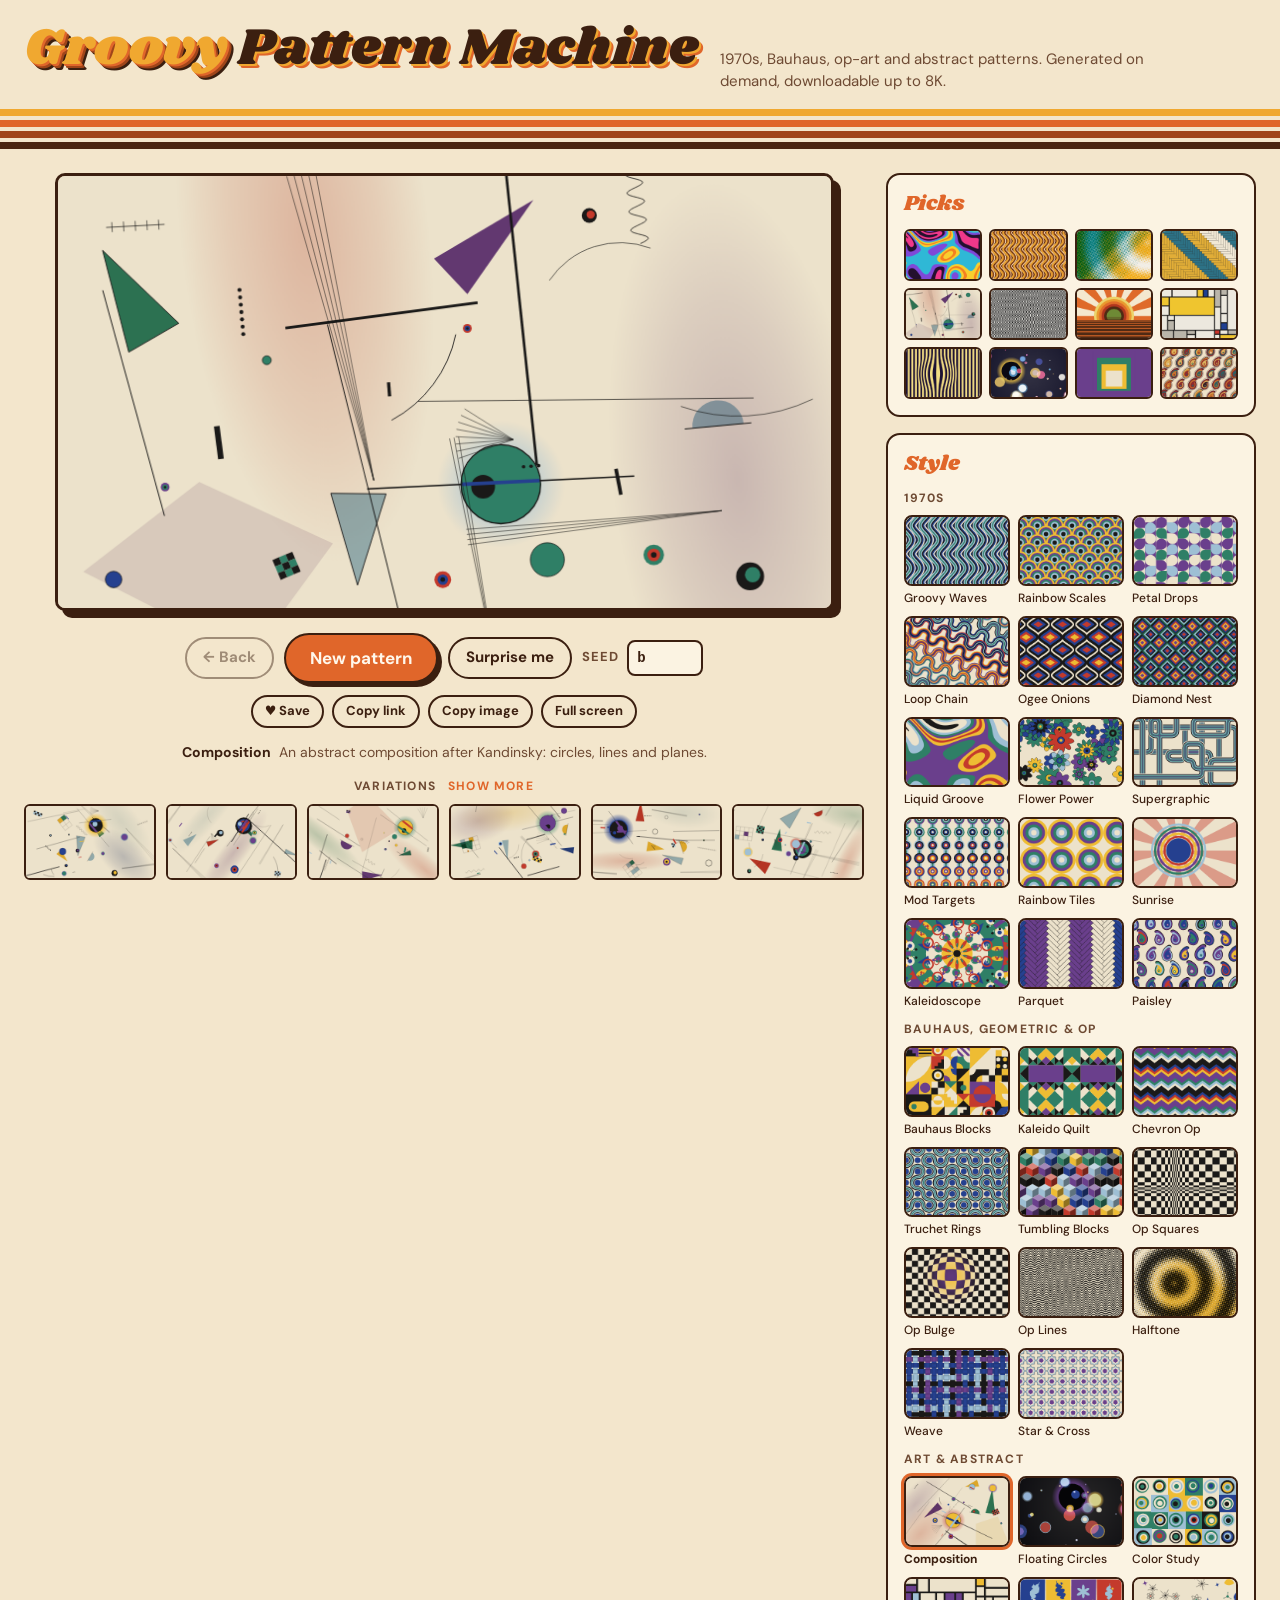
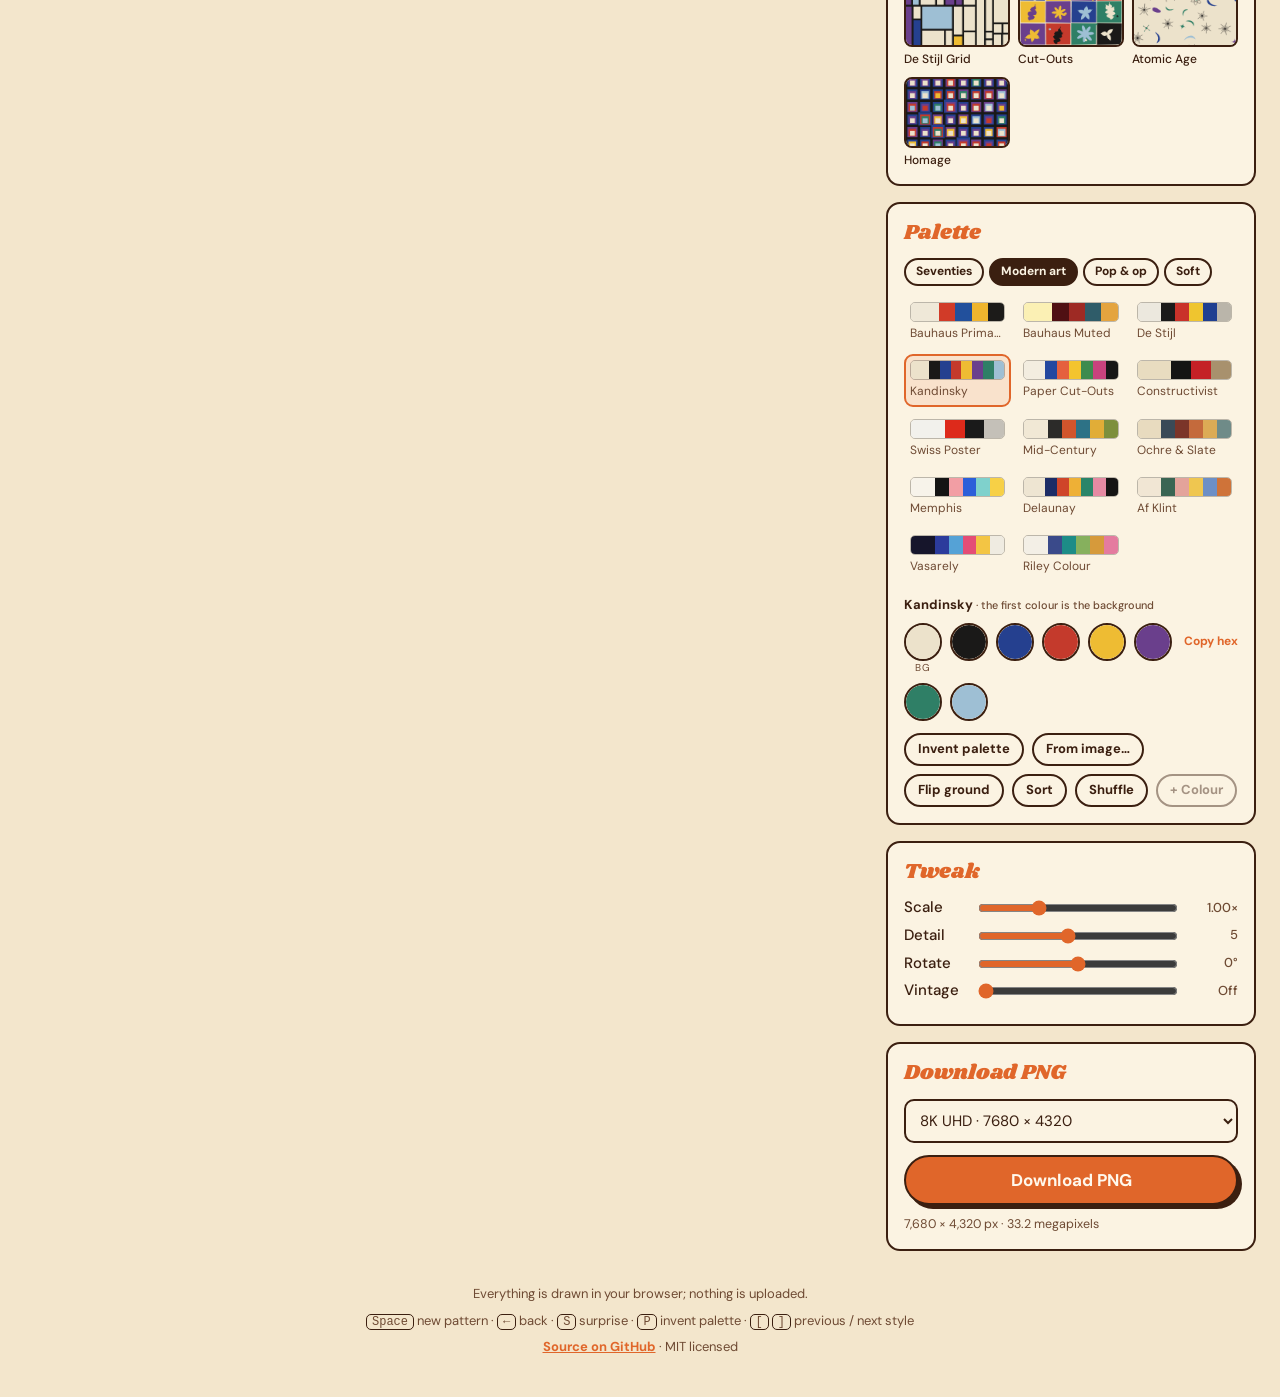
==== site/index.html @ 004f5cdc "Add Star & Cross: eight-point star tiling with nested stars and lead lines Co-Authored-By: Claude Op" ====
<!doctype html>
<html lang="en">
<head>
  <meta charset="utf-8">
  <meta name="viewport" content="width=device-width, initial-scale=1">
  <title>Groovy Pattern Machine</title>
  <meta name="description" content="Generate 1970s, Bauhaus, op-art and Kandinsky-style abstract patterns on demand and download them as PNGs up to 8K. Free, in your browser.">
  <meta name="theme-color" content="#3b1f10">
  <meta property="og:title" content="Groovy Pattern Machine">
  <meta property="og:description" content="1970s, Bauhaus, op-art and abstract patterns, generated on demand. Download PNGs up to 8K.">
  <meta property="og:type" content="website">
  <meta property="og:image" content="https://mcchord.net/patterns/og.png">
  <meta name="twitter:card" content="summary_large_image">
  <link rel="icon" href="favicon.svg" type="image/svg+xml">
  <link rel="preconnect" href="https://fonts.googleapis.com">
  <link rel="preconnect" href="https://fonts.gstatic.com" crossorigin>
  <link rel="stylesheet" href="https://fonts.googleapis.com/css2?family=DM+Sans:opsz,wght@9..40,400;9..40,500;9..40,700&family=Shrikhand&display=swap">
  <link rel="modulepreload" href="js/core.js?v=39">
  <link rel="modulepreload" href="js/patterns.js?v=39">
  <link rel="stylesheet" href="css/style.css?v=39">
</head>
<body>
  <header class="masthead">
    <div class="brand">
      <h1>Groovy <span>Pattern Machine</span></h1>
      <p class="tag">1970s, Bauhaus, op-art and abstract patterns. Generated on demand, downloadable up to 8K.</p>
    </div>
    <div class="racing" aria-hidden="true"><i></i><i></i><i></i><i></i></div>
  </header>

  <main class="app">
    <section class="stage" id="stage" aria-label="Preview">
      <div class="frame" id="frame">
        <canvas id="preview" role="img" aria-label="Generated pattern preview"></canvas>
      </div>
      <div class="bar">
        <button id="back" class="btn ghost" title="Previous pattern (←)" disabled>&larr; Back</button>
        <button id="generate" class="btn big" title="New pattern (Space)">New pattern</button>
        <button id="surprise" class="btn ghost" title="Random style and palette (S)">Surprise me</button>
        <label class="seed" title="Same seed + settings = same pattern">Seed <input id="seed" spellcheck="false" autocomplete="off" maxlength="24"></label>
      </div>
      <div class="bar tools">
        <button id="save" class="btn small" title="Keep this pattern on your shelf, in this browser">&hearts; Save</button>
        <button id="share" class="btn small" title="Copy a link to this exact pattern">Copy link</button>
        <button id="copyImage" class="btn small" title="Copy a 2048 px image to paste into another app">Copy image</button>
        <button id="fullscreen" class="btn small" title="See it full screen, at your screen's shape. Space for another, Esc to close.">Full screen</button>
      </div>
      <p class="about"><strong id="aboutName"></strong> <span id="aboutText"></span></p>
      <div class="var-head"><span>Variations</span><button id="moreVars" class="link" title="Show six more seeds">Show more</button></div>
      <div class="variations" id="variations"></div>
    </section>

    <aside class="panel">
      <section class="card">
        <h2>Picks</h2>
        <div id="picks" class="picks" aria-label="Hand-picked styles and palettes"></div>
      </section>

      <section class="card">
        <h2>Style</h2>
        <div id="styles"></div>
      </section>

      <section class="card">
        <h2>Palette</h2>
        <div id="paletteTabs" class="tabs" role="tablist" aria-label="Palette groups"></div>
        <div id="palettes" class="palettes"></div>
        <p class="pal-name"><span id="paletteName"></span> <small>&middot; the first colour is the background</small></p>
        <div class="chips-row">
          <div id="chips" class="chips" aria-label="Edit colours"></div>
          <button id="copyHex" class="link" title="Copy these colours as hex codes">Copy hex</button>
        </div>
        <p class="tip" id="colourTip" hidden></p>
        <div class="row">
          <button id="invent" class="btn small" title="Make up a new harmonious palette (P)">Invent palette</button>
          <button id="fromImage" class="btn small" title="Take a palette from a photo, or drop one on the page. It stays in your browser.">From image&hellip;</button>
          <input type="file" id="imageFile" accept="image/*" hidden>
          <button id="flip" class="btn small" title="Swap the background with its strongest contrast: day to night and back">Flip ground</button>
          <button id="sortInks" class="btn small" title="Order the colours by lightness for smooth bands; press again to reverse">Sort</button>
          <button id="shuffle" class="btn small" title="Shuffle colour order (the first colour is the background)">Shuffle</button>
          <button id="addColor" class="btn small">+ Colour</button>
        </div>
      </section>

      <section class="card">
        <h2>Tweak</h2>
        <label class="slider"><span>Scale</span><input type="range" id="scale" min="0.4" max="2.5" step="0.05"><output for="scale"></output></label>
        <label class="slider"><span>Detail</span><input type="range" id="detail" min="1" max="10" step="1"><output for="detail"></output></label>
        <label class="slider"><span>Rotate</span><input type="range" id="rotation" min="-90" max="90" step="1"><output for="rotation"></output></label>
        <label class="slider" title="Fade the colours like an old print: softer inks, warmer paper"><span>Vintage</span><input type="range" id="age" min="0" max="100" step="5"><output for="age"></output></label>
      </section>

      <section class="card" id="savedCard" hidden>
        <h2>Your shelf</h2>
        <div id="saved" class="saved"></div>
      </section>

      <section class="card">
        <h2>Download PNG</h2>
        <select id="size" aria-label="Output size"></select>
        <div class="custom" id="custom" hidden>
          <input type="number" id="cw" min="16" max="8192" step="1" aria-label="Width in pixels">
          <span>&times;</span>
          <input type="number" id="ch" min="16" max="8192" step="1" aria-label="Height in pixels">
          <span>px</span>
        </div>
        <button id="download" class="btn big wide">Download PNG</button>
        <div class="progress" id="progress" hidden><div></div></div>
        <p class="hint" id="hint"></p>
      </section>
    </aside>
  </main>

  <footer class="foot">
    <p>Everything is drawn in your browser; nothing is uploaded.</p>
    <p class="keys"><kbd>Space</kbd> new pattern &middot; <kbd>&larr;</kbd> back &middot; <kbd>S</kbd> surprise &middot; <kbd>P</kbd> invent palette &middot; <kbd>[</kbd> <kbd>]</kbd> previous / next style</p>
    <p><a href="https://github.com/amcchord/70s-patterns">Source on GitHub</a> &middot; MIT licensed</p>
  </footer>

  <button class="mini" id="mini" hidden title="Back to the preview" aria-label="Back to the preview"><canvas></canvas></button>

  <div class="fs" id="fs" hidden>
    <canvas id="fsCanvas" role="img" aria-label="Pattern, full screen"></canvas>
    <button id="fsClose" class="fs-close" title="Close (Esc)" aria-label="Close full screen">&times;</button>
    <p class="fs-hint"><kbd>Space</kbd> another &middot; <kbd>S</kbd> surprise &middot; <kbd>Esc</kbd> close</p>
  </div>

  <div class="toast" id="toast" role="status" aria-live="polite"></div>
  <script type="module" src="js/app.js?v=39"></script>
</body>
</html>
---- site/css/style.css ----
:root {
  --paper: #f3e6cc;
  --card: #fbf3e2;
  --ink: #3b1f10;
  --ink-soft: #6e4a33;
  --rust: #a0451a;
  --orange: #e0662a;
  --gold: #f0a830;
  --line: #3b1f10;
  --shadow: #3b1f10;
  --frame-bg: #e8d6b4;
  color-scheme: light;
}

@media (prefers-color-scheme: dark) {
  :root {
    --paper: #1f130c;
    --card: #2b1b12;
    --ink: #f4e4c1;
    --ink-soft: #cdb08c;
    --line: #6e4a33;
    --shadow: #0f0905;
    --frame-bg: #150d08;
    color-scheme: dark;
  }
}

* { box-sizing: border-box; }

html, body { margin: 0; }

body {
  background: var(--paper);
  color: var(--ink);
  font: 15px/1.45 'DM Sans', system-ui, -apple-system, 'Segoe UI', sans-serif;
  -webkit-font-smoothing: antialiased;
}

button, input, select { font: inherit; color: inherit; }

/* ------------------------------------------------------------ masthead */

.masthead { padding: 22px 24px 0; }

.brand { display: flex; flex-wrap: wrap; align-items: baseline; gap: 6px 22px; }

h1 {
  margin: 0;
  font-family: 'Shrikhand', 'Cooper Black', Georgia, serif;
  font-weight: 400;
  font-size: clamp(30px, 4.6vw, 52px);
  line-height: 1.05;
  color: var(--gold);
  text-shadow: 2px 2px 0 var(--orange), 4px 4px 0 var(--rust), 6px 6px 0 var(--shadow);
  letter-spacing: 0.5px;
}
h1 span { color: var(--ink); text-shadow: 2px 2px 0 var(--gold), 4px 4px 0 var(--orange); }

.tag { margin: 0; color: var(--ink-soft); font-size: 15px; max-width: 46ch; }

.racing { display: grid; gap: 4px; margin: 16px -24px 0; }
.racing i { display: block; height: 7px; }
.racing i:nth-child(1) { background: var(--gold); }
.racing i:nth-child(2) { background: var(--orange); }
.racing i:nth-child(3) { background: var(--rust); }
.racing i:nth-child(4) { background: #4a2511; }

/* ------------------------------------------------------------ layout */

.app {
  display: grid;
  grid-template-columns: minmax(0, 1fr);
  gap: 22px;
  padding: 22px 16px;
  max-width: 1680px;
  margin: 0 auto;
}

@media (min-width: 960px) {
  .app { grid-template-columns: minmax(0, 1fr) 370px; padding: 24px; align-items: start; }
  .stage { position: sticky; top: 16px; }
}

.frame {
  display: flex;
  justify-content: center;
  align-items: center;
  min-height: 200px;
}

#preview {
  display: block;
  max-width: 100%;
  border-radius: 10px;
  border: 3px solid var(--line);
  box-shadow: 7px 7px 0 var(--shadow);
  background: var(--frame-bg);
}

.bar {
  display: flex;
  flex-wrap: wrap;
  align-items: center;
  justify-content: center;
  gap: 10px;
  margin-top: 22px;
}

.about { margin: 14px auto 0; max-width: 62ch; text-align: center; color: var(--ink-soft); font-size: 14px; }
.about strong { color: var(--ink); margin-right: 4px; }

.var-head {
  display: flex;
  justify-content: center;
  align-items: baseline;
  gap: 12px;
  margin: 16px 0 8px;
  font-size: 12px;
  font-weight: 700;
  text-transform: uppercase;
  letter-spacing: 0.1em;
  color: var(--ink-soft);
}
.link { border: 0; background: none; padding: 0; color: var(--orange); font: inherit; letter-spacing: inherit; text-transform: inherit; cursor: pointer; }
.link:hover { text-decoration: underline; }
.link:focus-visible { outline: 3px solid var(--orange); outline-offset: 2px; }
.variations { display: grid; grid-template-columns: repeat(6, minmax(0, 1fr)); gap: 10px; max-width: 1080px; margin: 0 auto; }
@media (max-width: 640px) { .variations { grid-template-columns: repeat(3, minmax(0, 1fr)); } }
.variation { display: grid; place-items: center; padding: 0; border: 0; background: none; cursor: pointer; }
.variation canvas { display: block; max-width: 100%; max-height: 84px; width: auto; height: auto; border-radius: 6px; border: 2px solid var(--line); transition: transform 0.12s ease, box-shadow 0.12s ease; }
.variation:hover canvas { transform: translate(-2px, -2px); box-shadow: 3px 3px 0 var(--shadow); }
.variation:focus-visible { outline: 3px solid var(--orange); outline-offset: 2px; border-radius: 6px; }

.bar.tools { margin-top: 12px; gap: 8px; }
.bar.tools .btn { background: transparent; }

/* ------------------------------------------------------------ buttons */

.btn {
  border: 2px solid var(--line);
  background: var(--card);
  border-radius: 999px;
  padding: 8px 16px;
  font-weight: 700;
  cursor: pointer;
  transition: transform 0.08s ease, box-shadow 0.08s ease, background 0.15s;
}
.btn:hover:not(:disabled) { background: var(--gold); color: #3b1f10; }
.btn:disabled { opacity: 0.45; cursor: default; }
.btn:focus-visible, .style:focus-visible, .palette:focus-visible, select:focus-visible, input:focus-visible {
  outline: 3px solid var(--orange);
  outline-offset: 2px;
}

.btn.big {
  background: var(--orange);
  color: #fff8ec;
  font-size: 17px;
  padding: 11px 24px;
  box-shadow: 4px 4px 0 var(--shadow);
}
.btn.big:hover:not(:disabled) { background: var(--rust); color: #fff8ec; }
.btn.big:active:not(:disabled) { transform: translate(3px, 3px); box-shadow: 1px 1px 0 var(--shadow); }
.btn.ghost { background: transparent; }
.btn.small { padding: 5px 12px; font-size: 13px; }
.btn.wide { width: 100%; margin-top: 12px; }

.seed {
  display: inline-flex;
  align-items: center;
  gap: 8px;
  font-weight: 700;
  font-size: 13px;
  text-transform: uppercase;
  letter-spacing: 0.08em;
  color: var(--ink-soft);
}
.seed input {
  width: 9ch;
  border: 2px solid var(--line);
  border-radius: 8px;
  background: var(--card);
  padding: 6px 8px;
  font-family: ui-monospace, 'SF Mono', Menlo, monospace;
  font-size: 14px;
  text-transform: none;
  letter-spacing: 0;
  color: var(--ink);
}

/* ------------------------------------------------------------ panel */

.panel { display: grid; gap: 16px; min-width: 0; }

.card {
  background: var(--card);
  border: 2px solid var(--line);
  border-radius: 14px;
  padding: 14px 16px 16px;
}

h2 {
  margin: 0 0 10px;
  font-family: 'Shrikhand', Georgia, serif;
  font-weight: 400;
  font-size: 21px;
  color: var(--orange);
}

h3 {
  margin: 12px 0 8px;
  font-size: 12px;
  text-transform: uppercase;
  letter-spacing: 0.1em;
  color: var(--ink-soft);
}
h3:first-child { margin-top: 0; }

.styles { display: grid; grid-template-columns: repeat(3, minmax(0, 1fr)); gap: 10px 8px; }
@media (min-width: 560px) and (max-width: 959px) { .styles { grid-template-columns: repeat(5, minmax(0, 1fr)); } }

.style {
  display: grid;
  gap: 5px;
  padding: 0;
  border: 0;
  background: none;
  cursor: pointer;
  text-align: left;
  font-size: 12px;
  line-height: 1.25;
  font-weight: 500;
}
.style canvas {
  width: 100%;
  aspect-ratio: 3 / 2;
  height: auto;
  border-radius: 8px;
  border: 2px solid var(--line);
  transition: transform 0.12s ease, box-shadow 0.12s ease;
}
.style:hover canvas { transform: translate(-2px, -2px); box-shadow: 3px 3px 0 var(--shadow); }
.style[aria-pressed='true'] canvas { box-shadow: 0 0 0 3px var(--orange); }
.style[aria-pressed='true'] span { font-weight: 700; }

.tabs { display: flex; gap: 5px; margin-bottom: 10px; overflow-x: auto; scrollbar-width: none; }
.tab {
  flex: 0 0 auto;
  border: 2px solid var(--line);
  border-radius: 999px;
  background: transparent;
  padding: 3px 10px;
  font-size: 12px;
  font-weight: 700;
  white-space: nowrap;
  cursor: pointer;
}
.tab:hover { background: color-mix(in srgb, var(--gold) 35%, transparent); }
.tab[aria-selected='true'] { background: var(--ink); color: var(--card); }
.tab:focus-visible { outline: 3px solid var(--orange); outline-offset: 2px; }

.palettes { display: grid; grid-template-columns: repeat(3, minmax(0, 1fr)); gap: 6px; }
.palette[hidden] { display: none; }

.palette {
  display: grid;
  gap: 3px;
  padding: 4px;
  border: 2px solid transparent;
  border-radius: 9px;
  background: none;
  cursor: pointer;
  text-align: left;
}
.palette:hover { border-color: var(--line); }
.palette[aria-pressed='true'] { border-color: var(--orange); background: color-mix(in srgb, var(--orange) 12%, transparent); }
.palette .strip { display: flex; height: 20px; border-radius: 5px; overflow: hidden; border: 1px solid rgb(0 0 0 / 0.25); }
.palette .strip i { flex: 1; }
.palette .strip i:first-child { flex: 1.7; } /* the ground gets more room, as it does in a pattern */
.palette .name { font-size: 12px; color: var(--ink-soft); white-space: nowrap; overflow: hidden; text-overflow: ellipsis; }

.pal-name { margin: 14px 0 0; font-weight: 700; font-size: 13px; }
.pal-name small { font-weight: 500; color: var(--ink-soft); }
.chips-row { display: flex; align-items: flex-start; justify-content: space-between; gap: 10px; margin-top: 8px; }
.chips-row .link { flex: 0 0 auto; margin-top: 10px; font-size: 12px; font-weight: 700; }
.chips { display: flex; flex-wrap: wrap; gap: 8px; }
.chip { position: relative; display: grid; justify-items: center; }
.chip input[type='color'] {
  width: 38px;
  height: 38px;
  padding: 0;
  border: 2px solid var(--line);
  border-radius: 50%;
  background: none;
  cursor: pointer;
  overflow: hidden;
}
.chip input[type='color']::-webkit-color-swatch-wrapper { padding: 0; }
.chip input[type='color']::-webkit-color-swatch { border: 0; border-radius: 50%; }
.chip input[type='color']::-moz-color-swatch { border: 0; border-radius: 50%; }
.chip small { font-size: 10px; color: var(--ink-soft); text-transform: uppercase; letter-spacing: 0.08em; }
.chip .remove {
  position: absolute;
  top: -6px;
  right: -6px;
  width: 18px;
  height: 18px;
  padding: 0;
  border-radius: 50%;
  border: 1.5px solid var(--line);
  background: var(--card);
  font-size: 12px;
  line-height: 1;
  cursor: pointer;
  opacity: 0;
  transition: opacity 0.15s;
}
.chip:hover .remove, .chip .remove:focus-visible { opacity: 1; }
@media (hover: none) { .chip .remove { opacity: 1; } }

.row { display: flex; flex-wrap: wrap; gap: 8px; margin-top: 12px; }
.tip { margin: 8px 0 0; font-size: 12.5px; color: var(--rust); }
.tip[hidden] { display: none; }

.slider { display: grid; grid-template-columns: 62px 1fr 52px; align-items: center; gap: 10px; margin: 6px 0; font-weight: 500; }
.slider output { text-align: right; font-variant-numeric: tabular-nums; color: var(--ink-soft); font-size: 13px; }
input[type='range'] { width: 100%; accent-color: var(--orange); }

select {
  width: 100%;
  border: 2px solid var(--line);
  border-radius: 10px;
  background: var(--card);
  padding: 9px 10px;
}

.custom { display: flex; align-items: center; gap: 8px; margin-top: 10px; }
.custom input { width: 100%; min-width: 0; border: 2px solid var(--line); border-radius: 8px; background: var(--card); padding: 7px 8px; }
.custom[hidden] { display: none; }

.progress { height: 10px; margin-top: 12px; border: 2px solid var(--line); border-radius: 999px; overflow: hidden; }
.progress div {
  height: 100%;
  width: 0;
  background: repeating-linear-gradient(90deg, var(--gold) 0 14px, var(--orange) 14px 28px, var(--rust) 28px 42px);
  transition: width 0.15s;
}
.progress[hidden] { display: none; }

.hint { margin: 10px 0 0; font-size: 12.5px; color: var(--ink-soft); }

.card[hidden] { display: none; }
.picks { display: grid; grid-template-columns: repeat(4, minmax(0, 1fr)); gap: 7px; }
@media (min-width: 560px) and (max-width: 959px) { .picks { grid-template-columns: repeat(8, minmax(0, 1fr)); } }
.pick { display: block; padding: 0; border: 0; background: none; cursor: pointer; }
.pick canvas { display: block; width: 100%; aspect-ratio: 3 / 2; height: auto; border-radius: 6px; border: 2px solid var(--line); transition: transform 0.12s ease, box-shadow 0.12s ease; }
.pick:hover canvas { transform: translate(-2px, -2px); box-shadow: 3px 3px 0 var(--shadow); }
.pick:focus-visible { outline: 3px solid var(--orange); outline-offset: 2px; border-radius: 6px; }
.saved { display: grid; grid-template-columns: repeat(4, minmax(0, 1fr)); gap: 8px; }
.saved-item { position: relative; }
.saved-open { display: block; width: 100%; padding: 0; border: 0; background: none; cursor: pointer; }
.saved-open canvas { display: block; width: 100%; aspect-ratio: 3 / 2; height: auto; border-radius: 6px; border: 2px solid var(--line); }
.saved-open:hover canvas { box-shadow: 2px 2px 0 var(--shadow); }
.saved-open:focus-visible { outline: 3px solid var(--orange); outline-offset: 2px; border-radius: 6px; }
.saved-item .remove {
  position: absolute;
  top: -6px;
  right: -6px;
  width: 18px;
  height: 18px;
  padding: 0;
  border-radius: 50%;
  border: 1.5px solid var(--line);
  background: var(--card);
  font-size: 12px;
  line-height: 1;
  cursor: pointer;
  opacity: 0;
  transition: opacity 0.15s;
}
.saved-item:hover .remove, .saved-item .remove:focus-visible { opacity: 1; }
@media (hover: none) { .saved-item .remove { opacity: 1; } }

/* ------------------------------------------------------------ mini preview (phones) */

.mini {
  position: fixed;
  right: 14px;
  bottom: 14px;
  z-index: 10;
  padding: 0;
  border: 2px solid var(--line);
  border-radius: 8px;
  background: var(--card);
  box-shadow: 4px 4px 0 var(--shadow);
  cursor: pointer;
  overflow: hidden;
}
.mini canvas { display: block; }
.mini[hidden] { display: none; }

.mini:focus-visible { outline: 3px solid var(--orange); outline-offset: 2px; }

/* Respect a preference for less motion: no transitions, the hint stays put. */
@media (prefers-reduced-motion: reduce) {
  *, *::before, *::after { transition: none !important; animation: none !important; scroll-behavior: auto !important; }
}

/* ------------------------------------------------------------ full screen */

.fs { position: fixed; inset: 0; z-index: 20; background: #000; }
.fs[hidden] { display: none; }
.fs canvas { display: block; width: 100%; height: 100%; cursor: zoom-out; }
.fs-close {
  position: absolute;
  top: 16px;
  right: 16px;
  width: 40px;
  height: 40px;
  border-radius: 50%;
  border: 2px solid #f4e4c1;
  background: rgb(30 18 10 / 0.6);
  color: #f4e4c1;
  font-size: 22px;
  line-height: 1;
  cursor: pointer;
  opacity: 0.75;
}
.fs-close:hover, .fs-close:focus-visible { opacity: 1; outline: 3px solid var(--orange); outline-offset: 2px; }
.fs-hint {
  position: absolute;
  left: 50%;
  bottom: 18px;
  transform: translateX(-50%);
  margin: 0;
  padding: 6px 14px;
  border-radius: 999px;
  background: rgb(30 18 10 / 0.6);
  color: #f4e4c1;
  font-size: 13px;
  white-space: nowrap;
  pointer-events: none;
  animation: fs-fade 4s ease forwards;
}
.fs-hint kbd { border-color: #f4e4c1; }
@keyframes fs-fade { 0%, 70% { opacity: 1; } 100% { opacity: 0; } }
body.fs-open { overflow: hidden; }

/* ------------------------------------------------------------ footer & toast */

.foot { padding: 6px 24px 36px; text-align: center; color: var(--ink-soft); font-size: 13px; }
.foot p { margin: 4px 0; }
.foot .keys { line-height: 2; }
.foot a { color: var(--orange); font-weight: 700; }
kbd {
  font-family: ui-monospace, Menlo, monospace;
  font-size: 12px;
  border: 1.5px solid var(--line);
  border-radius: 5px;
  padding: 0 5px;
}

.toast {
  position: fixed;
  left: 50%;
  bottom: 22px;
  transform: translate(-50%, 20px);
  opacity: 0;
  visibility: hidden;
  background: var(--ink);
  color: var(--paper);
  padding: 10px 18px;
  border-radius: 999px;
  font-weight: 500;
  box-shadow: 4px 4px 0 var(--orange);
  transition: transform 0.25s ease, opacity 0.25s ease, visibility 0.25s;
  max-width: calc(100vw - 32px);
  pointer-events: none;
  z-index: 30;
}
.toast.show { transform: translate(-50%, 0); opacity: 1; visibility: visible; }

@media (max-width: 520px) {
  .masthead { padding: 16px 16px 0; }
  .palette .name { font-size: 11px; letter-spacing: -0.01em; }
  .racing { margin: 12px -16px 0; }
  .bar .btn.ghost { padding: 7px 12px; }
}
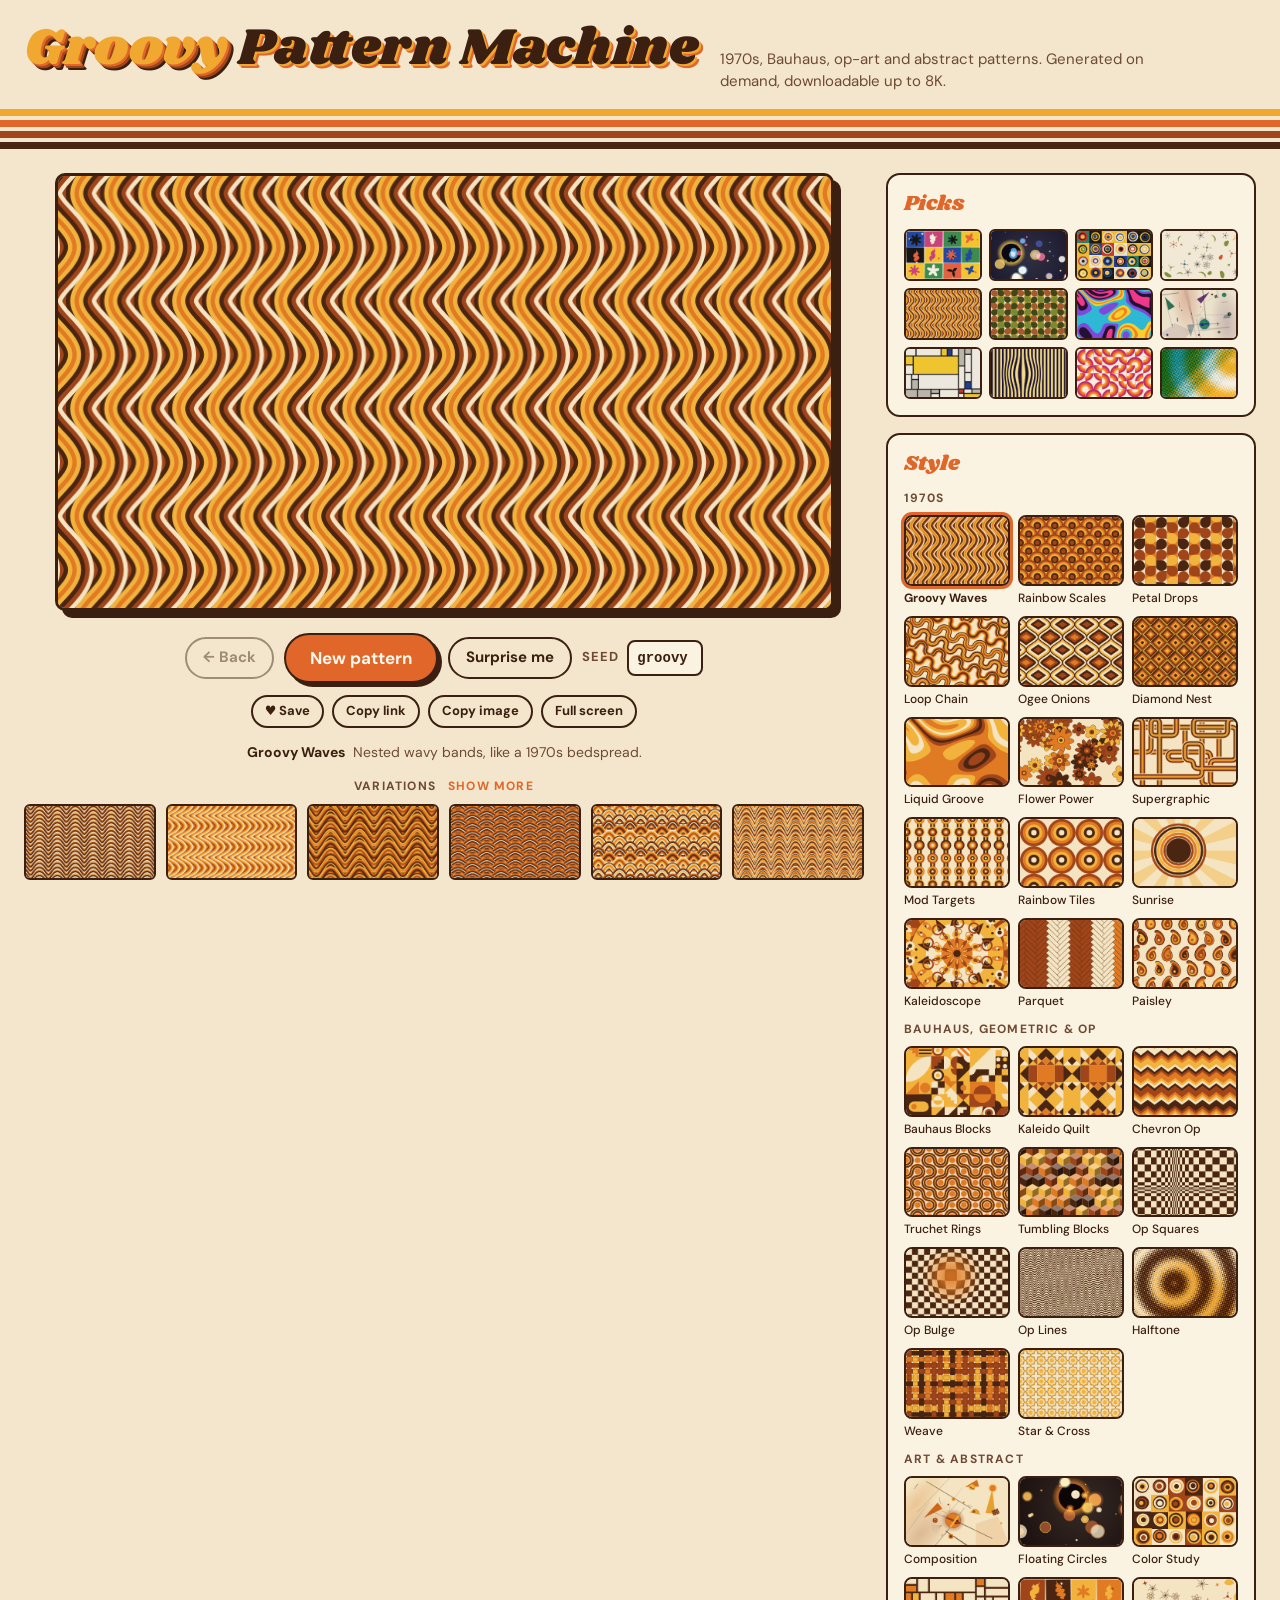
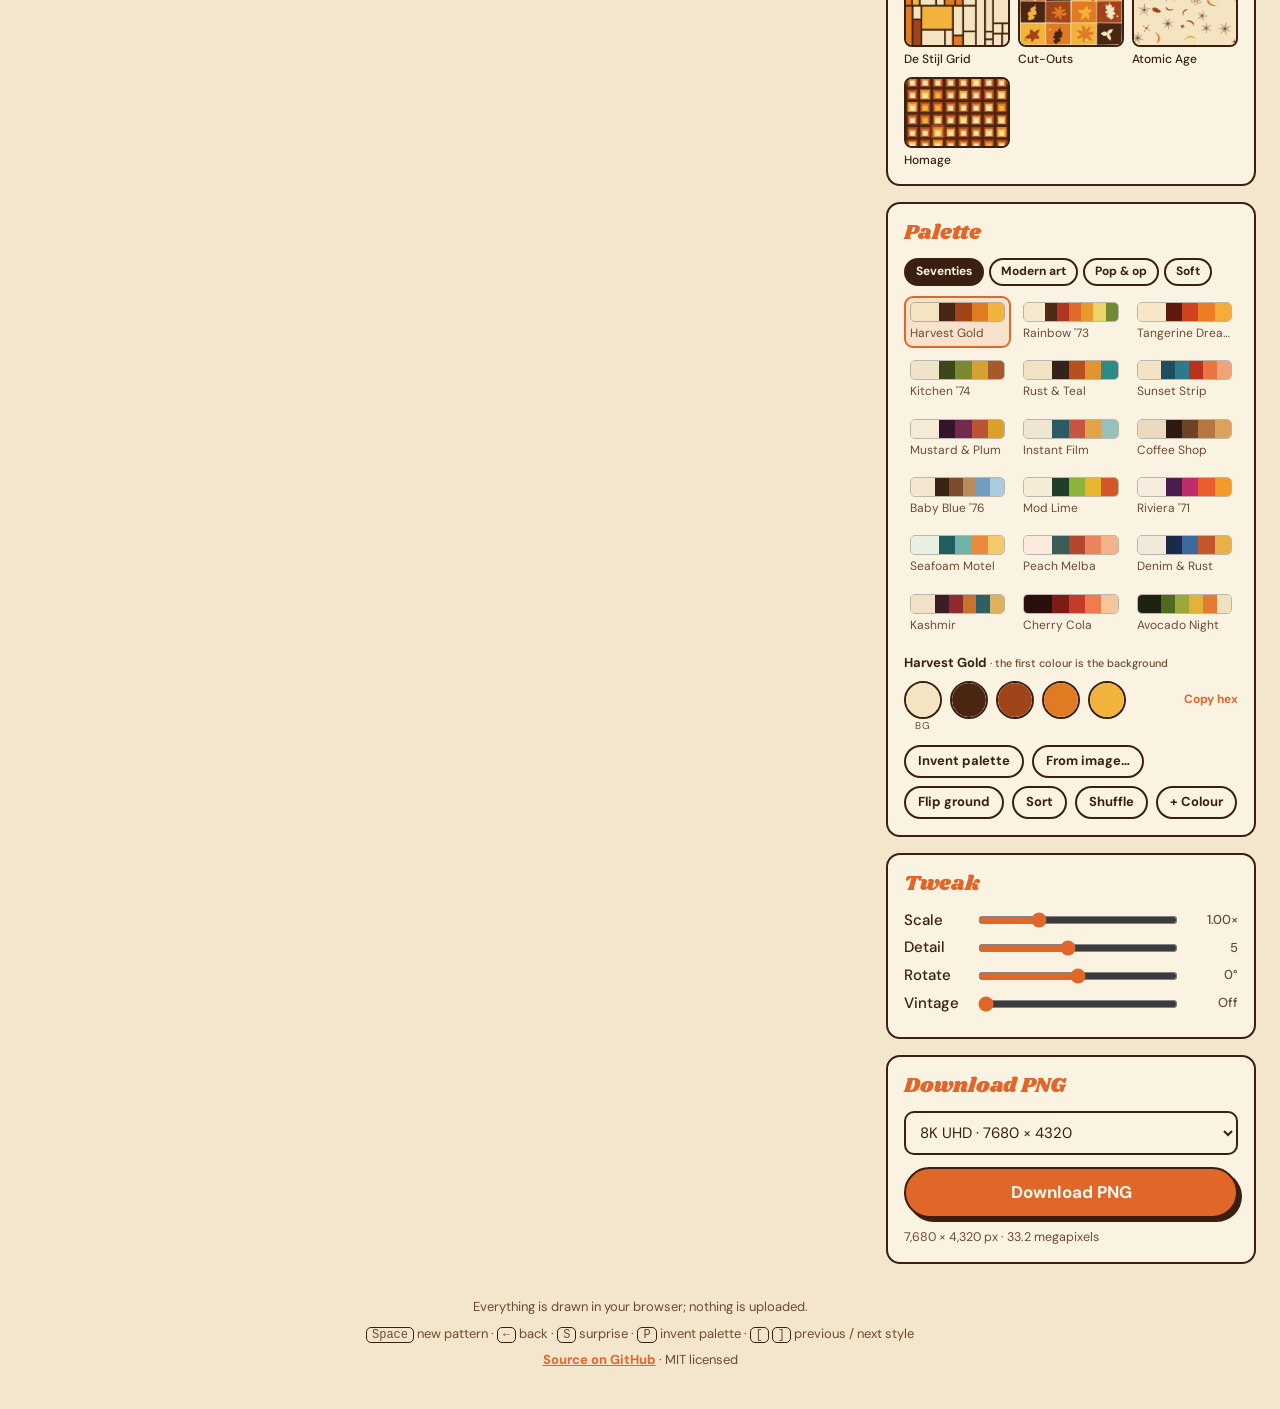
==== commit 513b90b4: "Even rows of picks on tablets Co-Authored-By: Claude Opus 5.5 <noreply@anthropic.com>" ====
--- a/site/index.html
+++ b/site/index.html
@@ -15,9 +15,9 @@
   <link rel="preconnect" href="https://fonts.googleapis.com">
   <link rel="preconnect" href="https://fonts.gstatic.com" crossorigin>
   <link rel="stylesheet" href="https://fonts.googleapis.com/css2?family=DM+Sans:opsz,wght@9..40,400;9..40,500;9..40,700&family=Shrikhand&display=swap">
-  <link rel="modulepreload" href="js/core.js?v=39">
-  <link rel="modulepreload" href="js/patterns.js?v=39">
-  <link rel="stylesheet" href="css/style.css?v=39">
+  <link rel="modulepreload" href="js/core.js?v=40">
+  <link rel="modulepreload" href="js/patterns.js?v=40">
+  <link rel="stylesheet" href="css/style.css?v=40">
 </head>
 <body>
   <header class="masthead">
@@ -126,6 +126,6 @@
   </div>
 
   <div class="toast" id="toast" role="status" aria-live="polite"></div>
-  <script type="module" src="js/app.js?v=39"></script>
+  <script type="module" src="js/app.js?v=40"></script>
 </body>
 </html>
--- a/site/css/style.css
+++ b/site/css/style.css
@@ -351,7 +351,7 @@
 
 .card[hidden] { display: none; }
 .picks { display: grid; grid-template-columns: repeat(4, minmax(0, 1fr)); gap: 7px; }
-@media (min-width: 560px) and (max-width: 959px) { .picks { grid-template-columns: repeat(8, minmax(0, 1fr)); } }
+@media (min-width: 560px) and (max-width: 959px) { .picks { grid-template-columns: repeat(6, minmax(0, 1fr)); } }
 .pick { display: block; padding: 0; border: 0; background: none; cursor: pointer; }
 .pick canvas { display: block; width: 100%; aspect-ratio: 3 / 2; height: auto; border-radius: 6px; border: 2px solid var(--line); transition: transform 0.12s ease, box-shadow 0.12s ease; }
 .pick:hover canvas { transform: translate(-2px, -2px); box-shadow: 3px 3px 0 var(--shadow); }
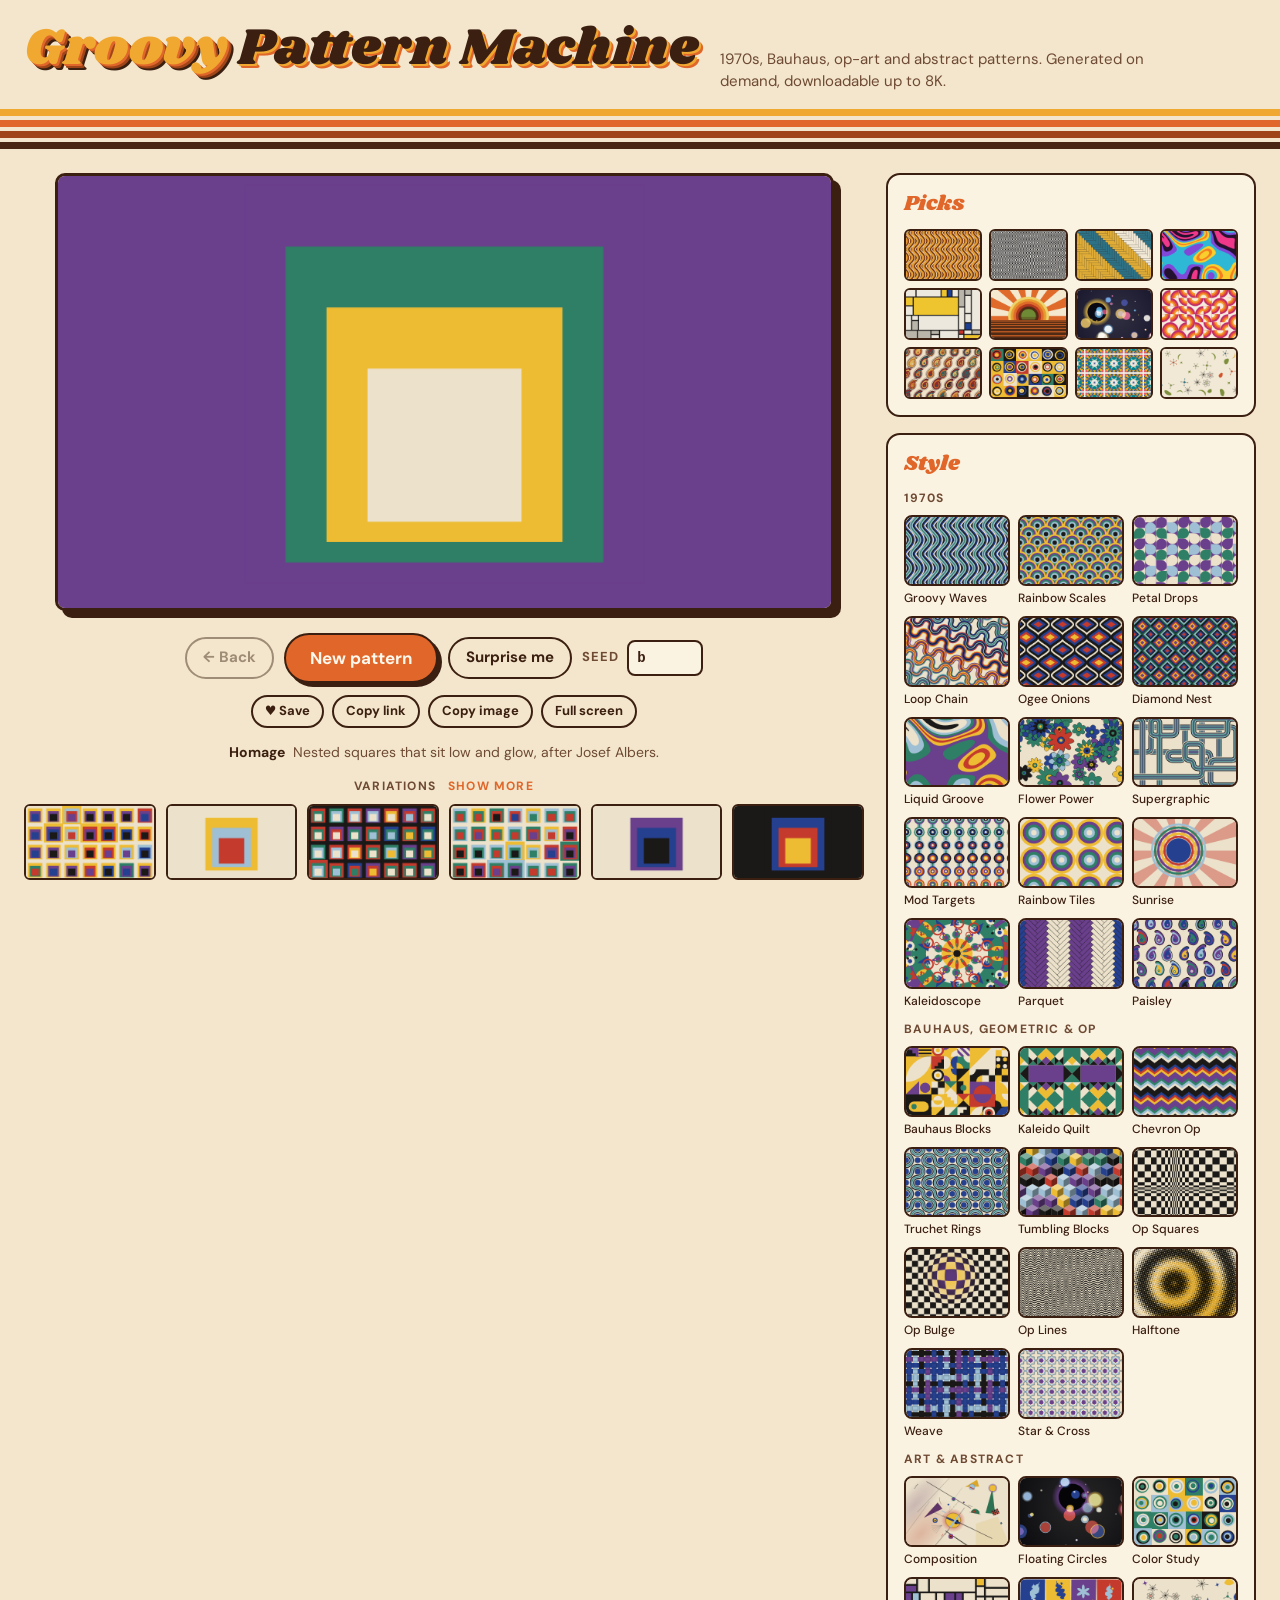
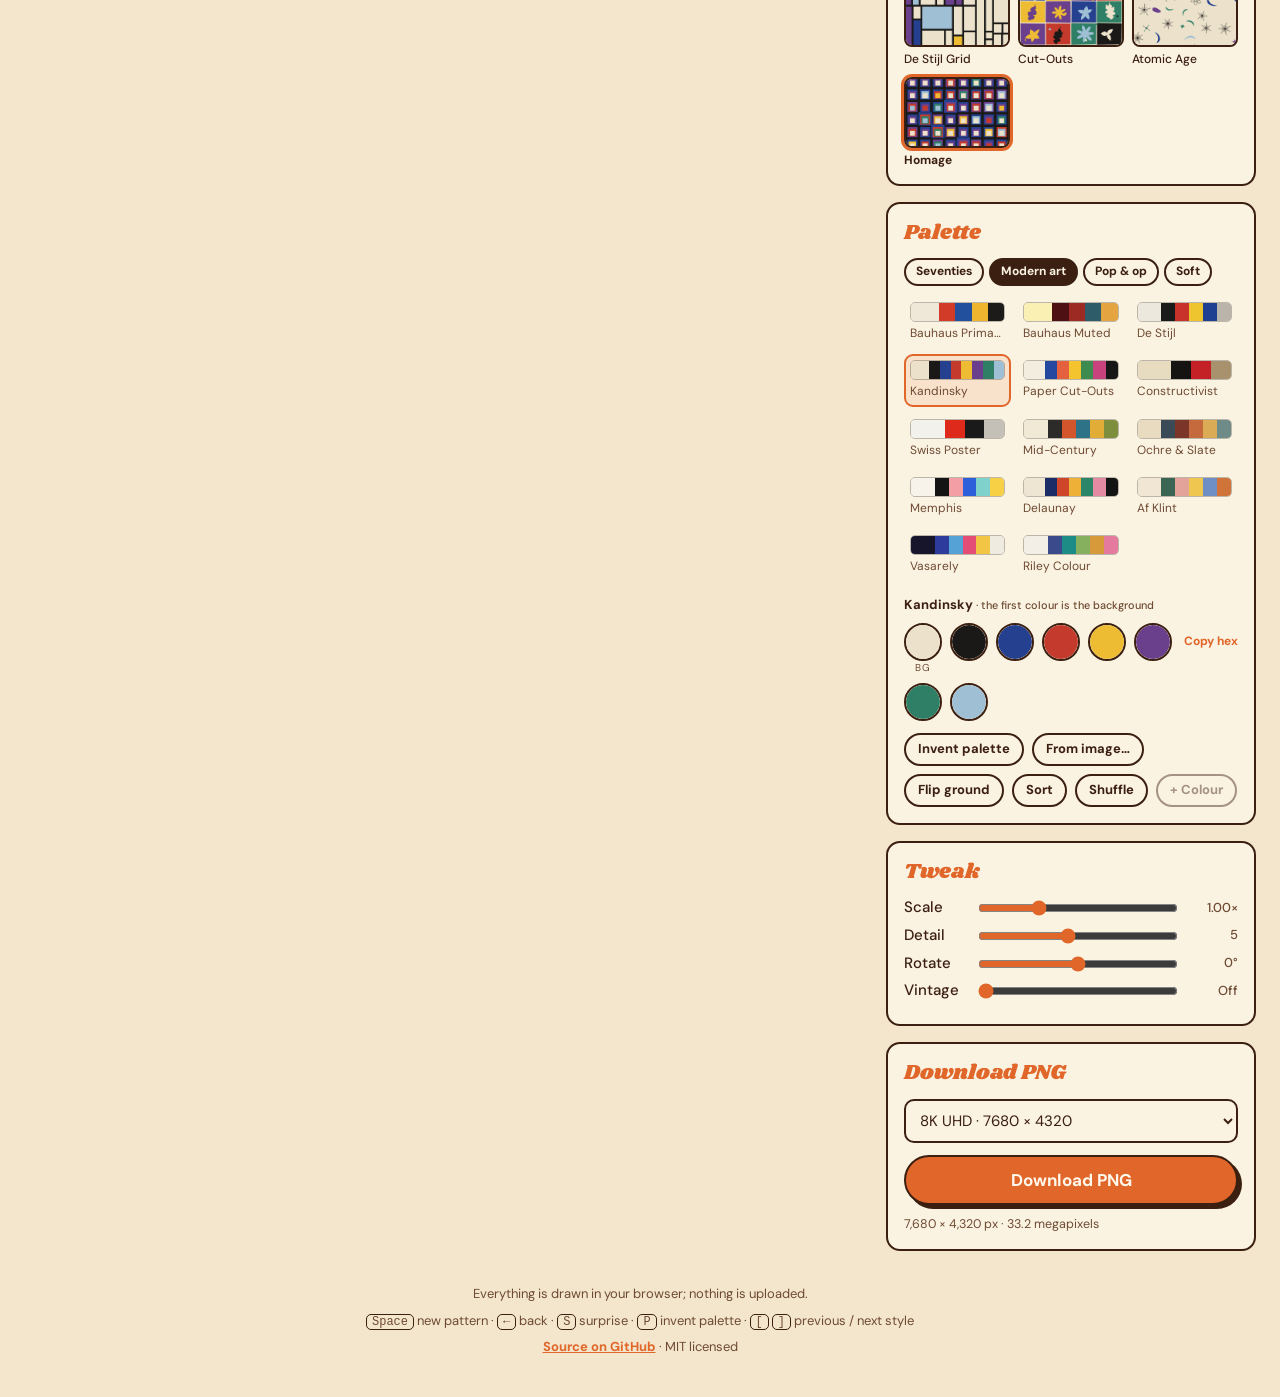
==== commit 385cdc06: "Homage covers the frame when rotated Co-Authored-By: Claude Opus 5.5 <noreply@anthropic.com>" ====
--- a/site/index.html
+++ b/site/index.html
@@ -15,9 +15,9 @@
   <link rel="preconnect" href="https://fonts.googleapis.com">
   <link rel="preconnect" href="https://fonts.gstatic.com" crossorigin>
   <link rel="stylesheet" href="https://fonts.googleapis.com/css2?family=DM+Sans:opsz,wght@9..40,400;9..40,500;9..40,700&family=Shrikhand&display=swap">
-  <link rel="modulepreload" href="js/core.js?v=40">
-  <link rel="modulepreload" href="js/patterns.js?v=40">
-  <link rel="stylesheet" href="css/style.css?v=40">
+  <link rel="modulepreload" href="js/core.js?v=41">
+  <link rel="modulepreload" href="js/patterns.js?v=41">
+  <link rel="stylesheet" href="css/style.css?v=41">
 </head>
 <body>
   <header class="masthead">
@@ -126,6 +126,6 @@
   </div>
 
   <div class="toast" id="toast" role="status" aria-live="polite"></div>
-  <script type="module" src="js/app.js?v=40"></script>
+  <script type="module" src="js/app.js?v=41"></script>
 </body>
 </html>
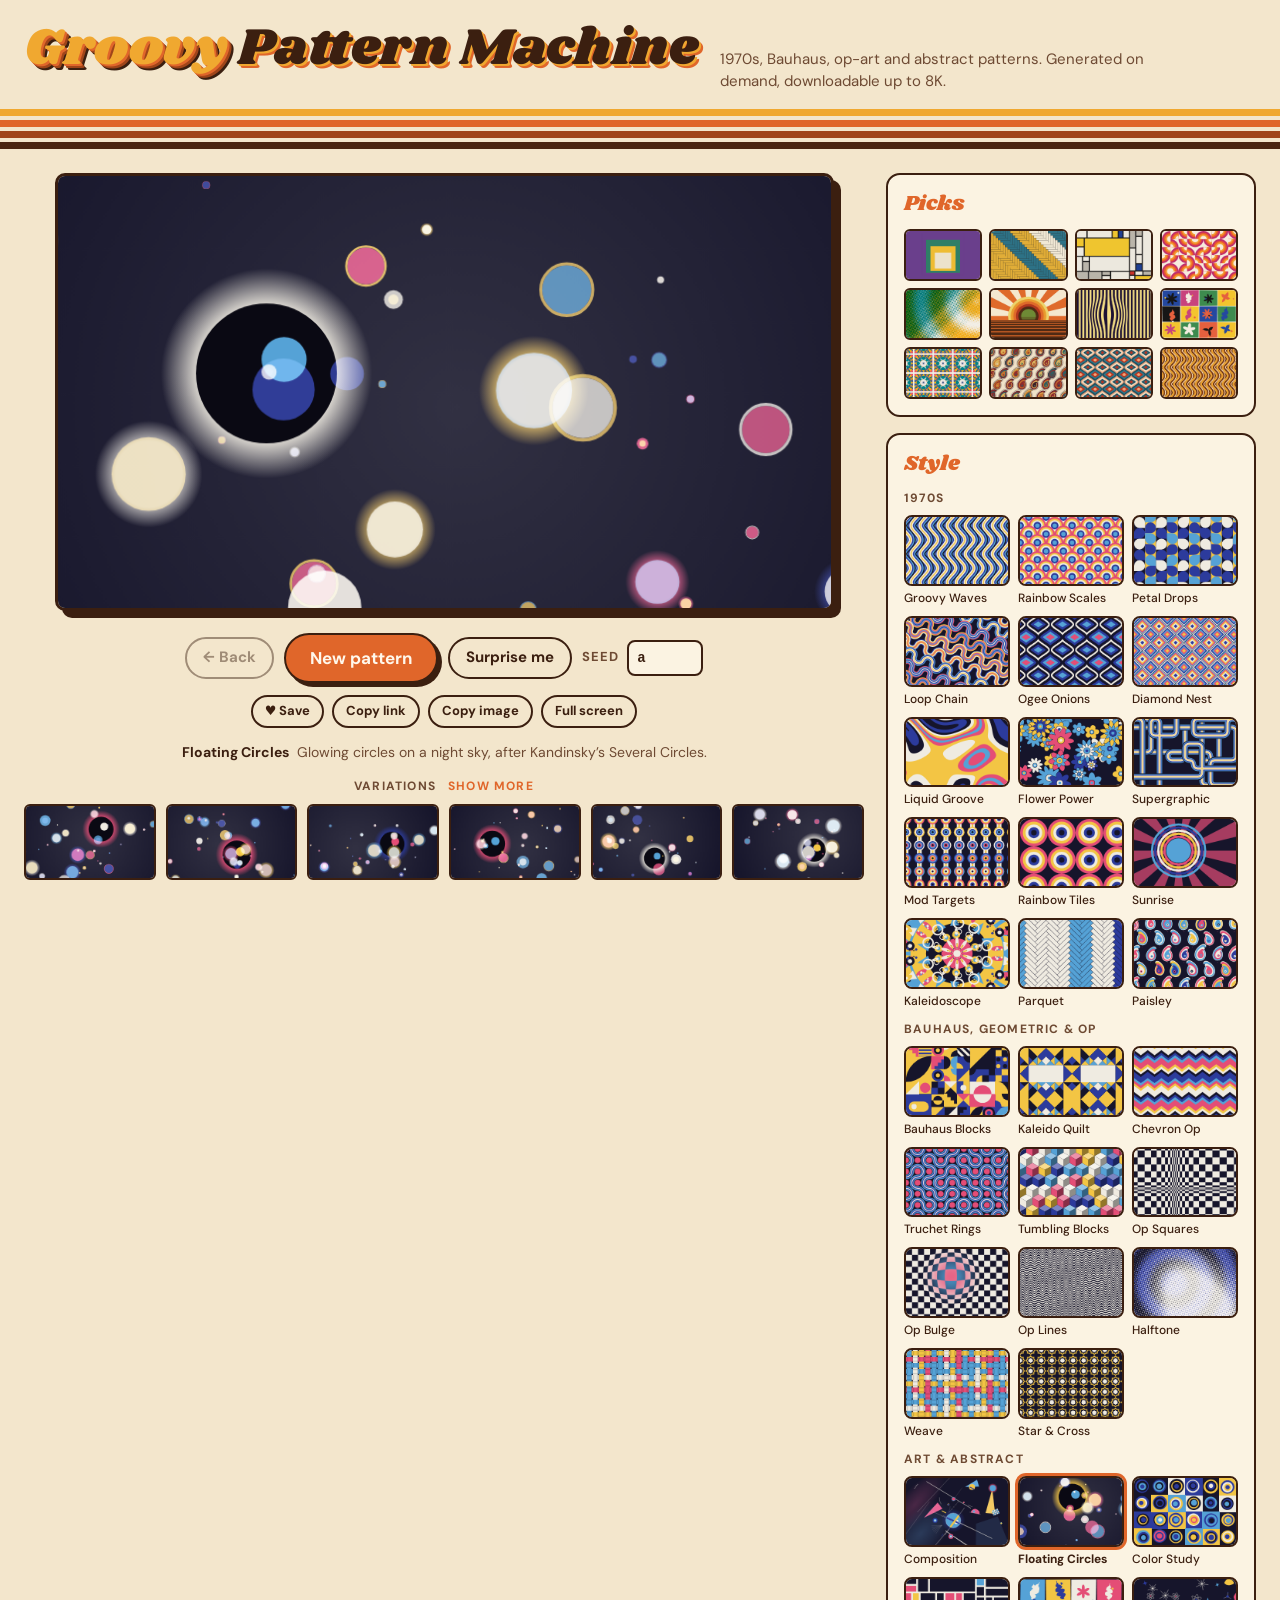
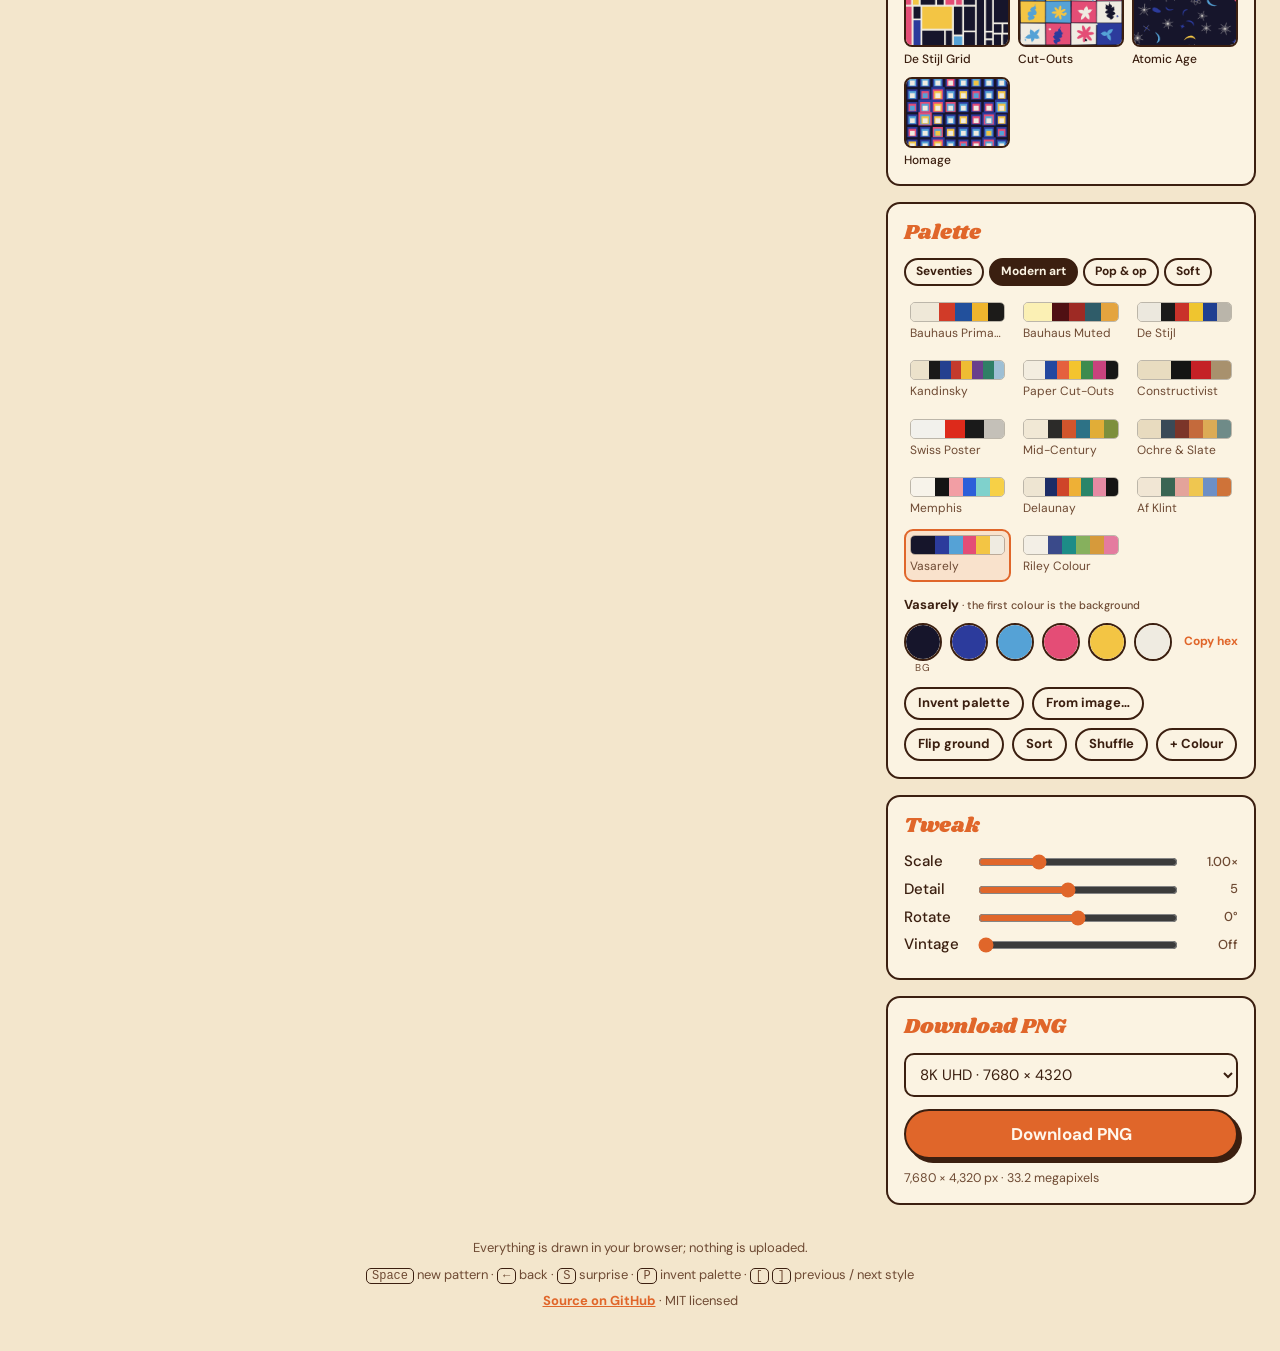
==== commit 407b3924: "Keep output sizes within 16:1 Patterns scale to the shorter side, so extreme strips (8192 x 16) drew" ====
--- a/site/index.html
+++ b/site/index.html
@@ -15,9 +15,9 @@
   <link rel="preconnect" href="https://fonts.googleapis.com">
   <link rel="preconnect" href="https://fonts.gstatic.com" crossorigin>
   <link rel="stylesheet" href="https://fonts.googleapis.com/css2?family=DM+Sans:opsz,wght@9..40,400;9..40,500;9..40,700&family=Shrikhand&display=swap">
-  <link rel="modulepreload" href="js/core.js?v=41">
-  <link rel="modulepreload" href="js/patterns.js?v=41">
-  <link rel="stylesheet" href="css/style.css?v=41">
+  <link rel="modulepreload" href="js/core.js?v=42">
+  <link rel="modulepreload" href="js/patterns.js?v=42">
+  <link rel="stylesheet" href="css/style.css?v=42">
 </head>
 <body>
   <header class="masthead">
@@ -126,6 +126,6 @@
   </div>
 
   <div class="toast" id="toast" role="status" aria-live="polite"></div>
-  <script type="module" src="js/app.js?v=41"></script>
+  <script type="module" src="js/app.js?v=42"></script>
 </body>
 </html>
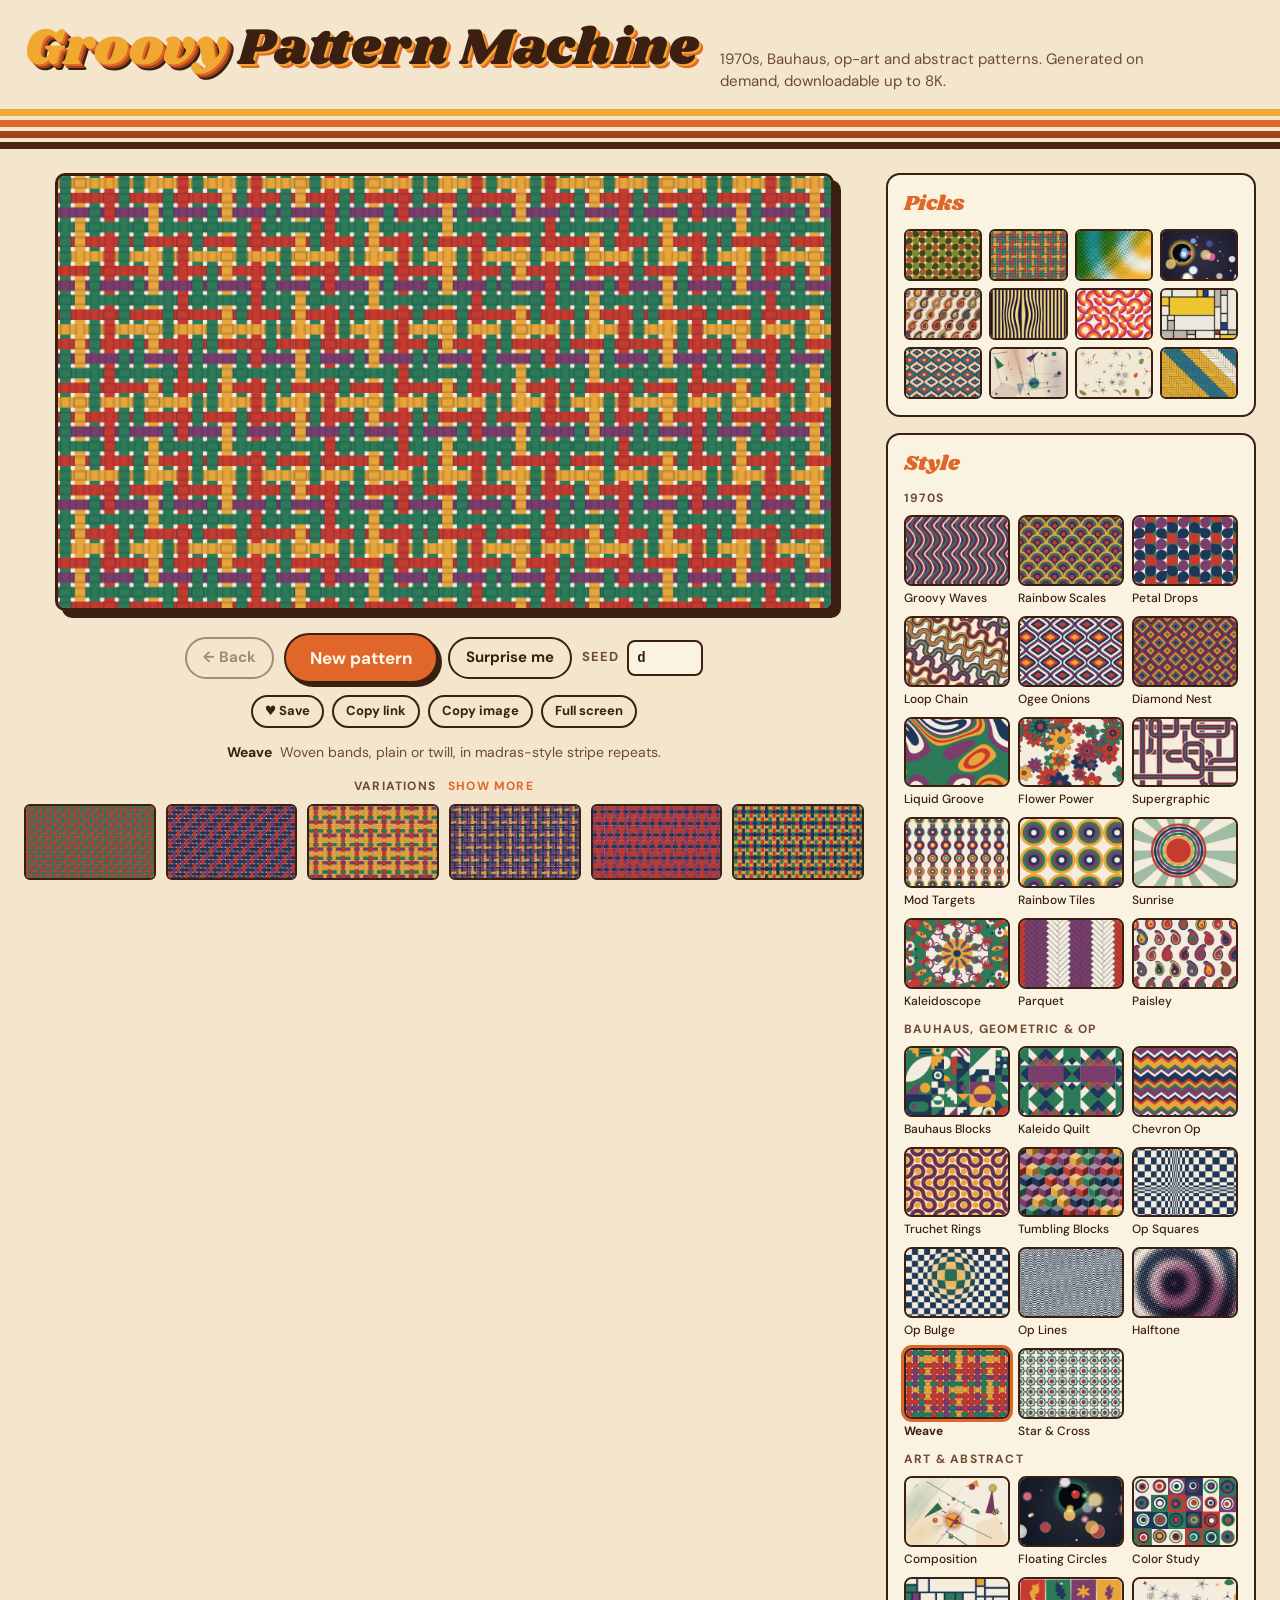
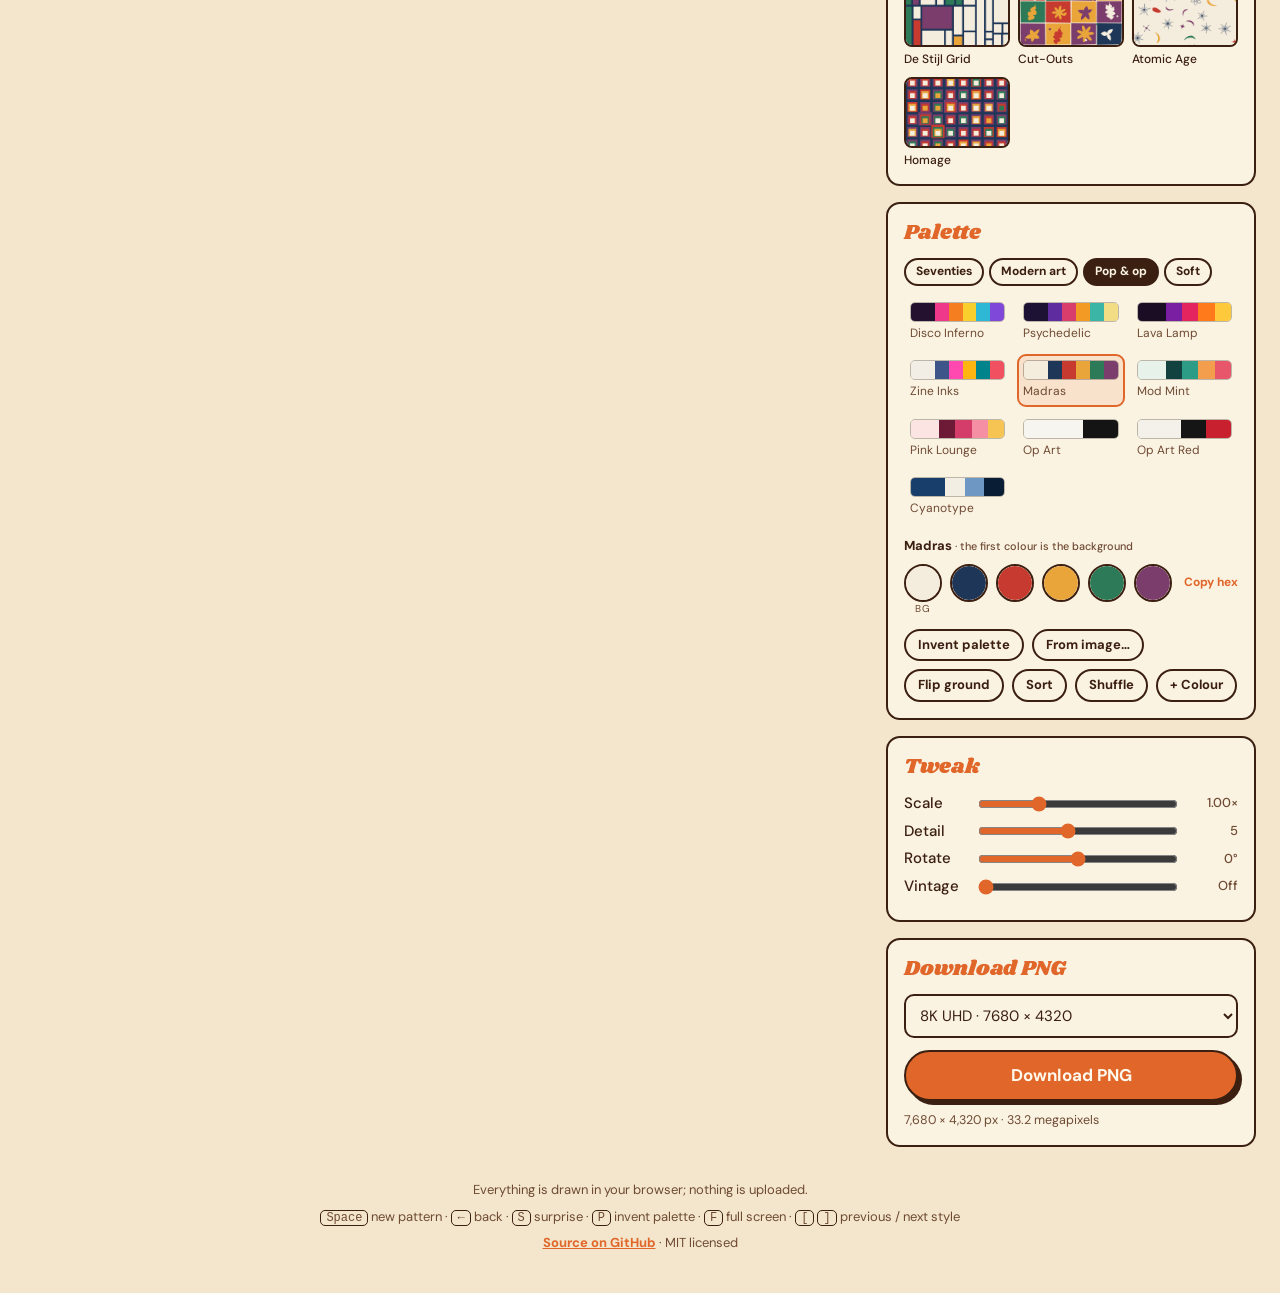
==== commit 1a13287a: "F opens full screen Co-Authored-By: Claude Opus 5.5 <noreply@anthropic.com>" ====
--- a/site/index.html
+++ b/site/index.html
@@ -15,9 +15,9 @@
   <link rel="preconnect" href="https://fonts.googleapis.com">
   <link rel="preconnect" href="https://fonts.gstatic.com" crossorigin>
   <link rel="stylesheet" href="https://fonts.googleapis.com/css2?family=DM+Sans:opsz,wght@9..40,400;9..40,500;9..40,700&family=Shrikhand&display=swap">
-  <link rel="modulepreload" href="js/core.js?v=42">
-  <link rel="modulepreload" href="js/patterns.js?v=42">
-  <link rel="stylesheet" href="css/style.css?v=42">
+  <link rel="modulepreload" href="js/core.js?v=43">
+  <link rel="modulepreload" href="js/patterns.js?v=43">
+  <link rel="stylesheet" href="css/style.css?v=43">
 </head>
 <body>
   <header class="masthead">
@@ -113,7 +113,7 @@
 
   <footer class="foot">
     <p>Everything is drawn in your browser; nothing is uploaded.</p>
-    <p class="keys"><kbd>Space</kbd> new pattern &middot; <kbd>&larr;</kbd> back &middot; <kbd>S</kbd> surprise &middot; <kbd>P</kbd> invent palette &middot; <kbd>[</kbd> <kbd>]</kbd> previous / next style</p>
+    <p class="keys"><kbd>Space</kbd> new pattern &middot; <kbd>&larr;</kbd> back &middot; <kbd>S</kbd> surprise &middot; <kbd>P</kbd> invent palette &middot; <kbd>F</kbd> full screen &middot; <kbd>[</kbd> <kbd>]</kbd> previous / next style</p>
     <p><a href="https://github.com/amcchord/70s-patterns">Source on GitHub</a> &middot; MIT licensed</p>
   </footer>
 
@@ -126,6 +126,6 @@
   </div>
 
   <div class="toast" id="toast" role="status" aria-live="polite"></div>
-  <script type="module" src="js/app.js?v=42"></script>
+  <script type="module" src="js/app.js?v=43"></script>
 </body>
 </html>
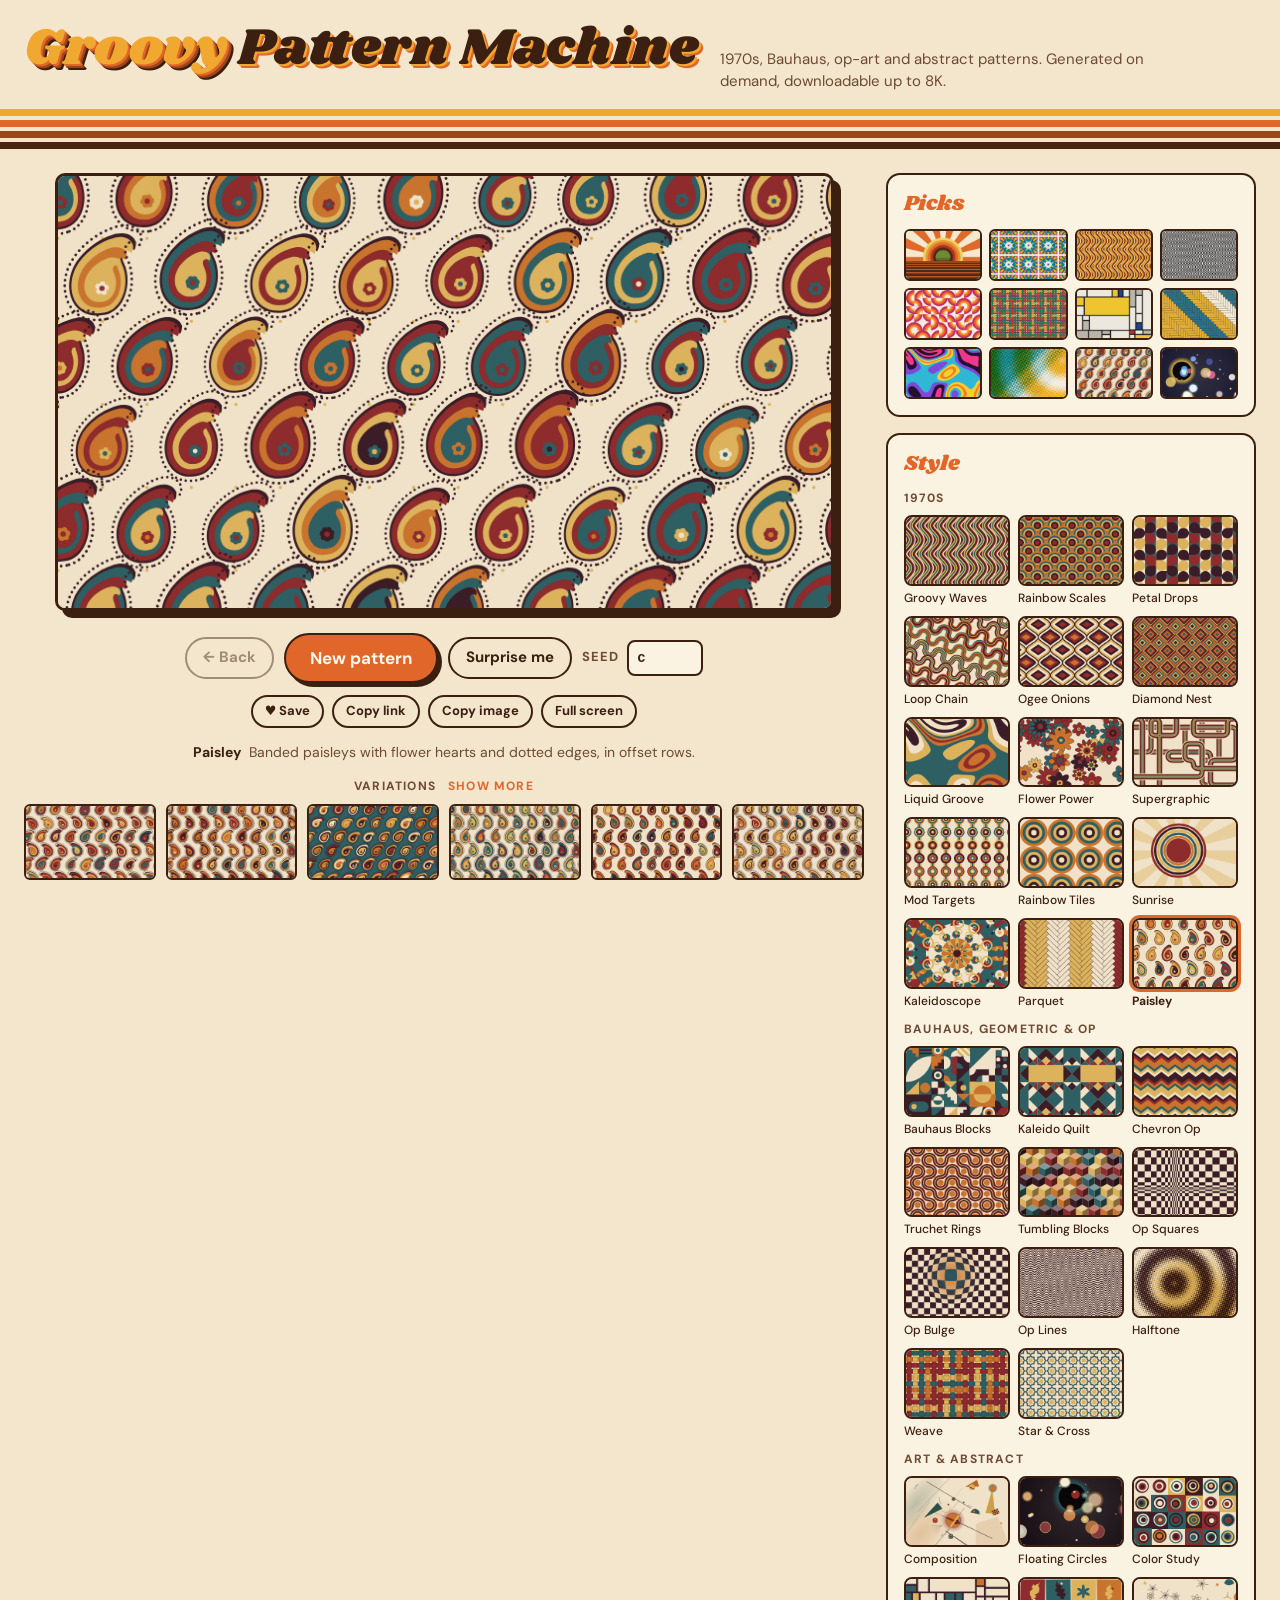
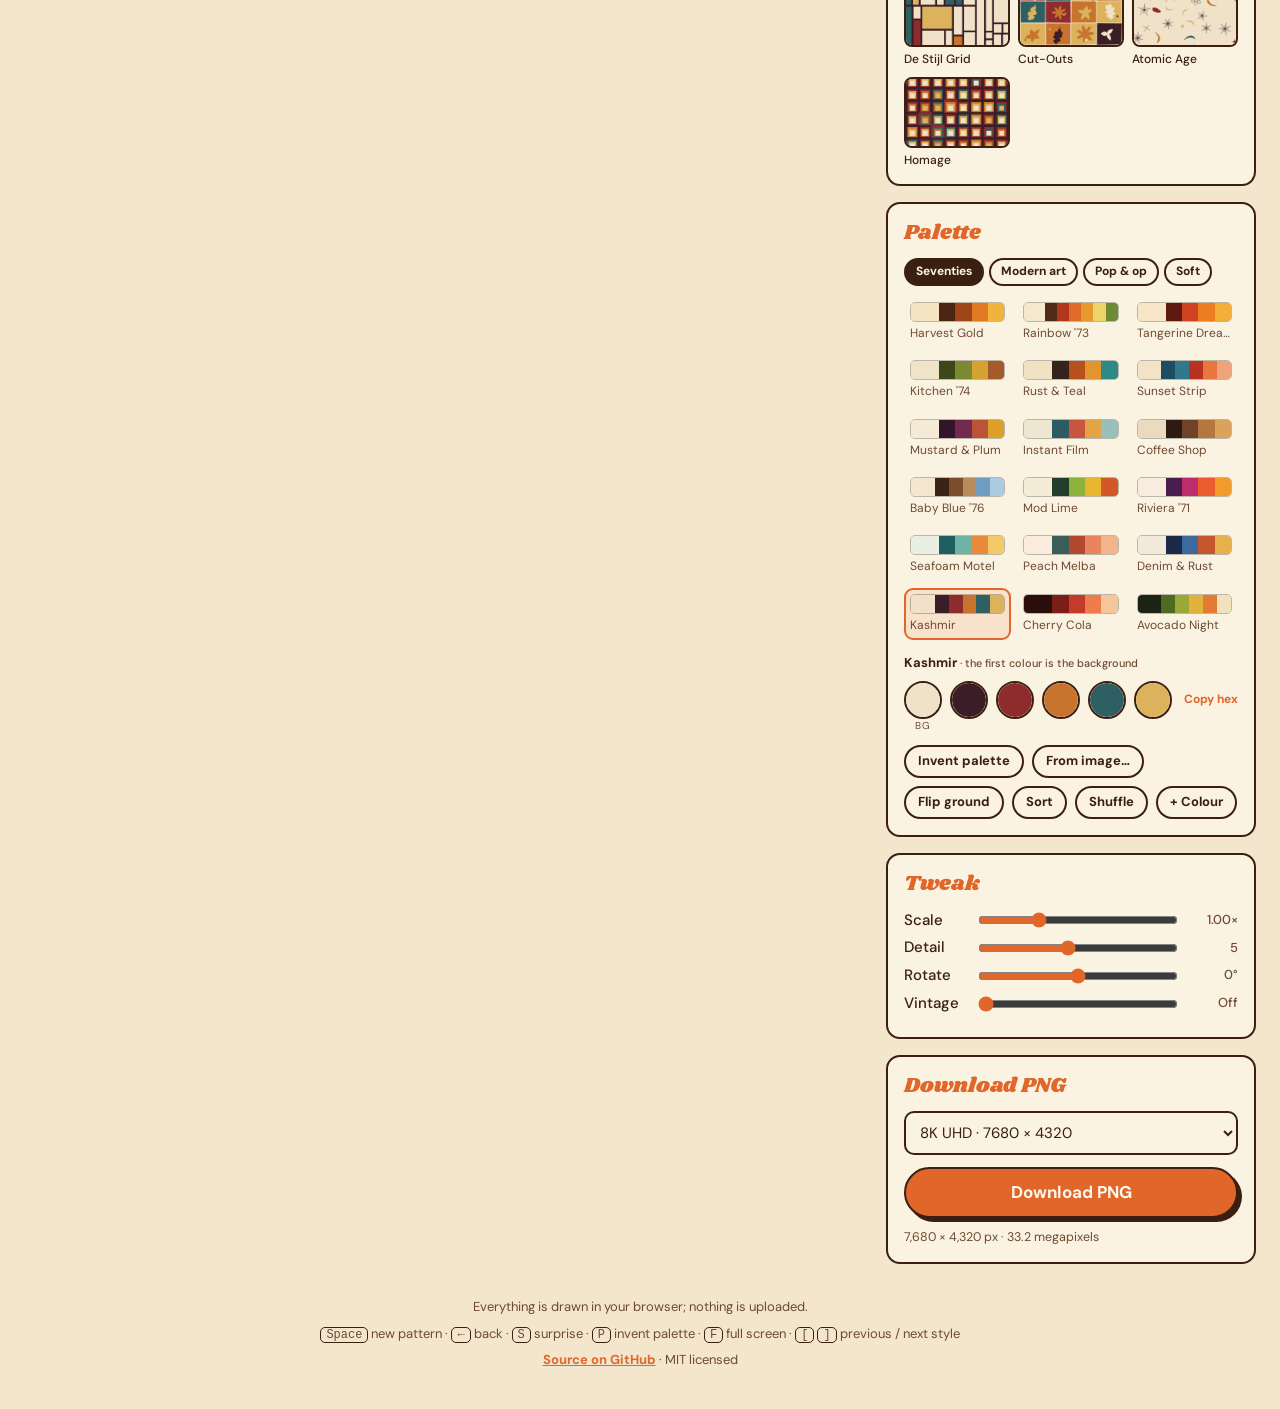
==== commit 97607ddf: "Fix button for near-identical colours separateColors() moves the later colour of each too-close pair" ====
--- a/site/index.html
+++ b/site/index.html
@@ -15,9 +15,9 @@
   <link rel="preconnect" href="https://fonts.googleapis.com">
   <link rel="preconnect" href="https://fonts.gstatic.com" crossorigin>
   <link rel="stylesheet" href="https://fonts.googleapis.com/css2?family=DM+Sans:opsz,wght@9..40,400;9..40,500;9..40,700&family=Shrikhand&display=swap">
-  <link rel="modulepreload" href="js/core.js?v=43">
-  <link rel="modulepreload" href="js/patterns.js?v=43">
-  <link rel="stylesheet" href="css/style.css?v=43">
+  <link rel="modulepreload" href="js/core.js?v=44">
+  <link rel="modulepreload" href="js/patterns.js?v=44">
+  <link rel="stylesheet" href="css/style.css?v=44">
 </head>
 <body>
   <header class="masthead">
@@ -126,6 +126,6 @@
   </div>
 
   <div class="toast" id="toast" role="status" aria-live="polite"></div>
-  <script type="module" src="js/app.js?v=43"></script>
+  <script type="module" src="js/app.js?v=44"></script>
 </body>
 </html>
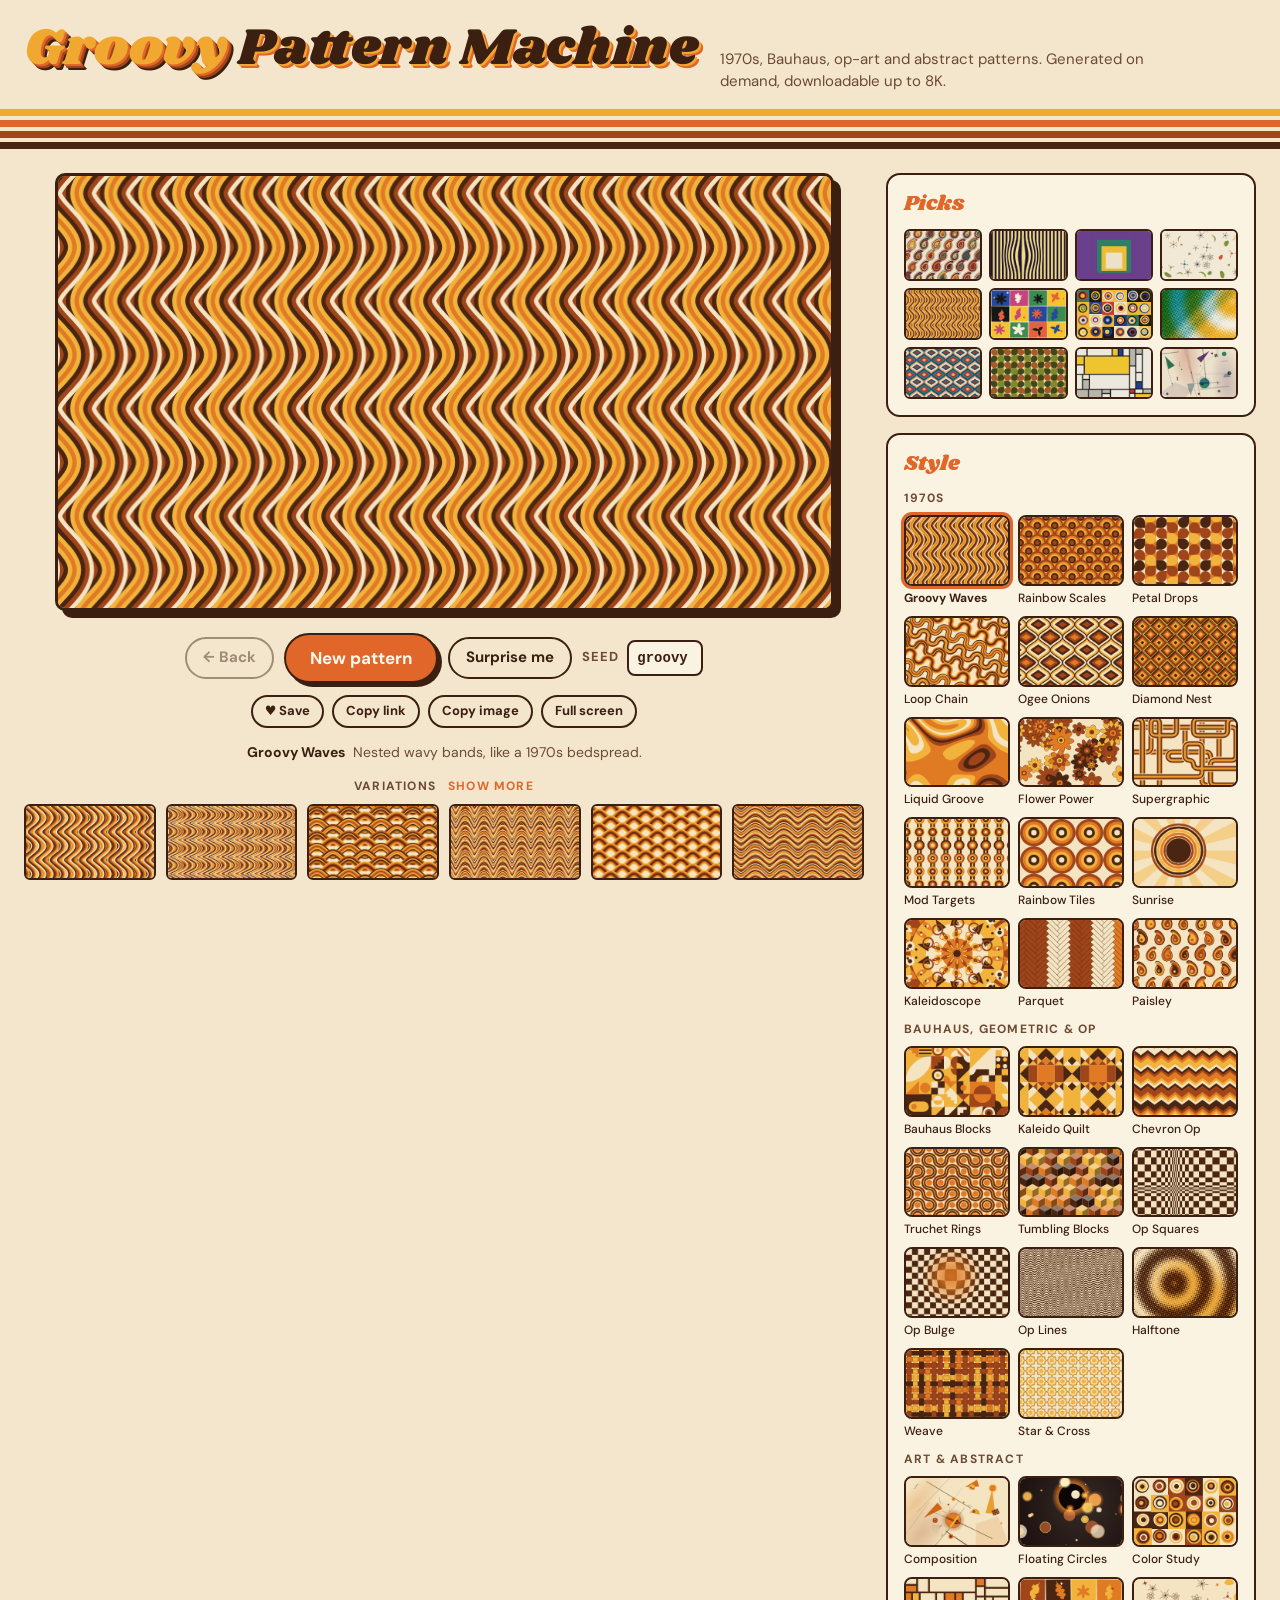
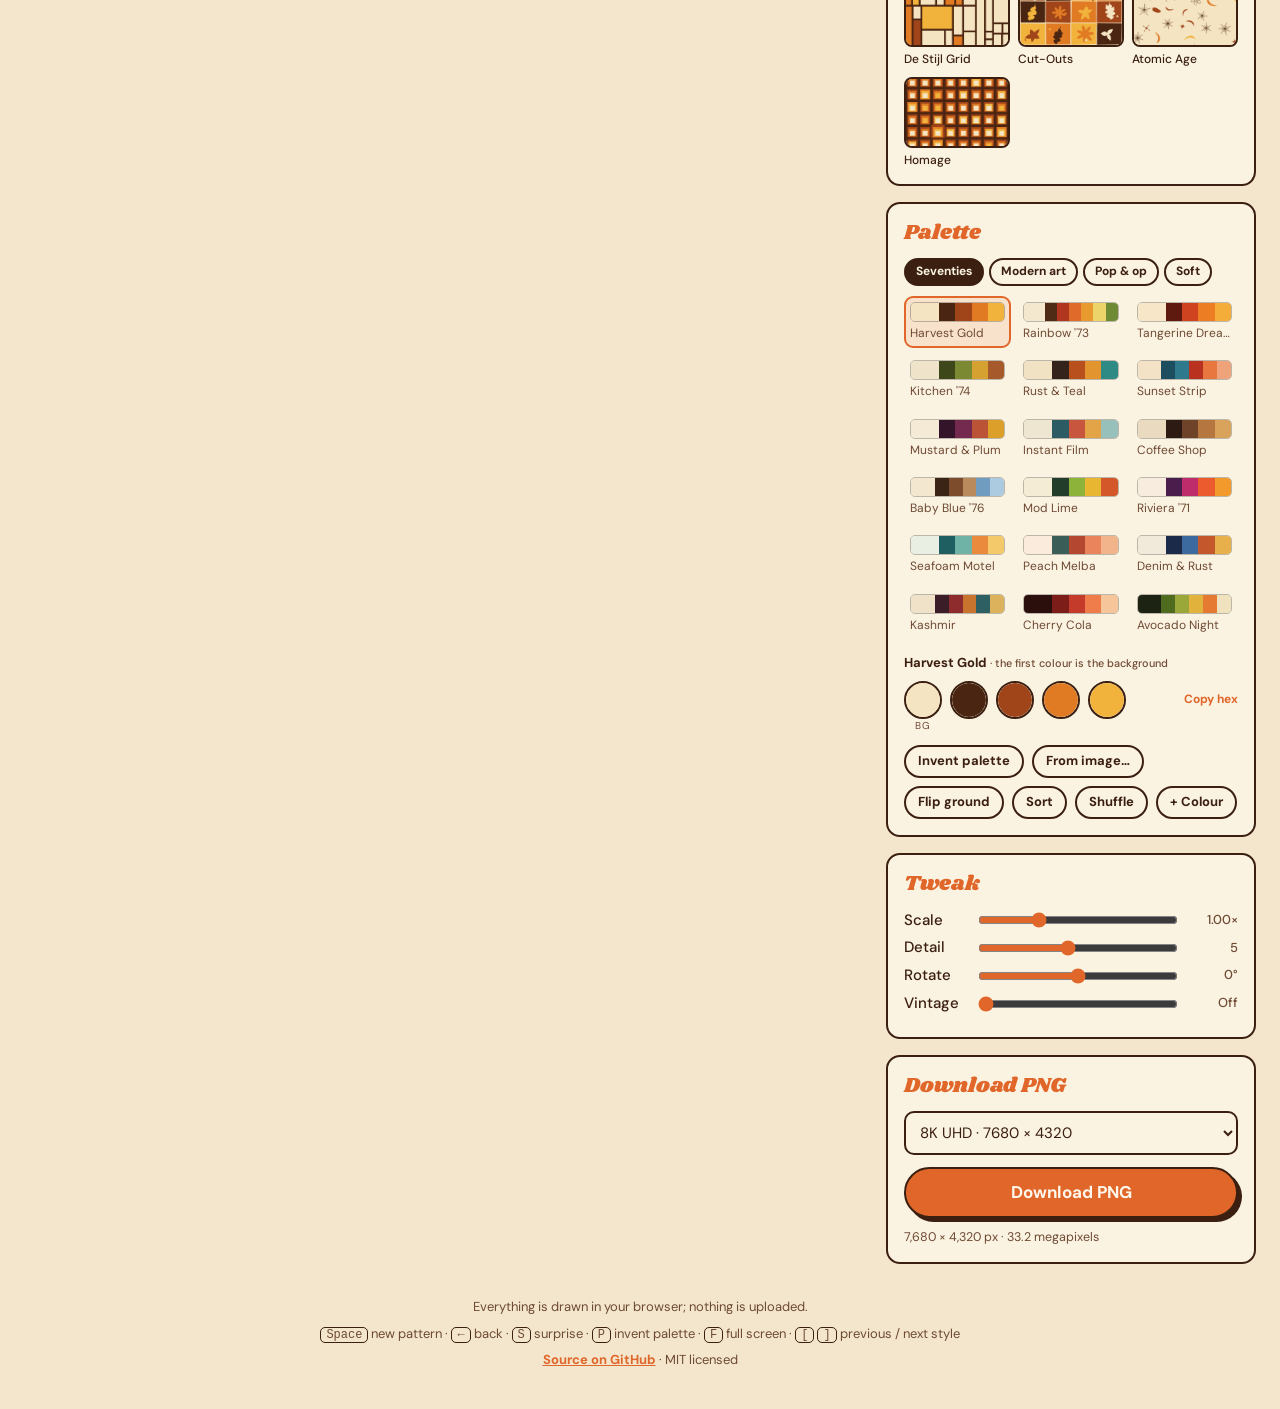
==== commit d93574a0: "Invent palette follows the open tab's mood Within a group, remixes turn hues by at most 35 degrees s" ====
--- a/site/index.html
+++ b/site/index.html
@@ -15,9 +15,9 @@
   <link rel="preconnect" href="https://fonts.googleapis.com">
   <link rel="preconnect" href="https://fonts.gstatic.com" crossorigin>
   <link rel="stylesheet" href="https://fonts.googleapis.com/css2?family=DM+Sans:opsz,wght@9..40,400;9..40,500;9..40,700&family=Shrikhand&display=swap">
-  <link rel="modulepreload" href="js/core.js?v=44">
-  <link rel="modulepreload" href="js/patterns.js?v=44">
-  <link rel="stylesheet" href="css/style.css?v=44">
+  <link rel="modulepreload" href="js/core.js?v=46">
+  <link rel="modulepreload" href="js/patterns.js?v=46">
+  <link rel="stylesheet" href="css/style.css?v=46">
 </head>
 <body>
   <header class="masthead">
@@ -126,6 +126,6 @@
   </div>
 
   <div class="toast" id="toast" role="status" aria-live="polite"></div>
-  <script type="module" src="js/app.js?v=44"></script>
+  <script type="module" src="js/app.js?v=46"></script>
 </body>
 </html>
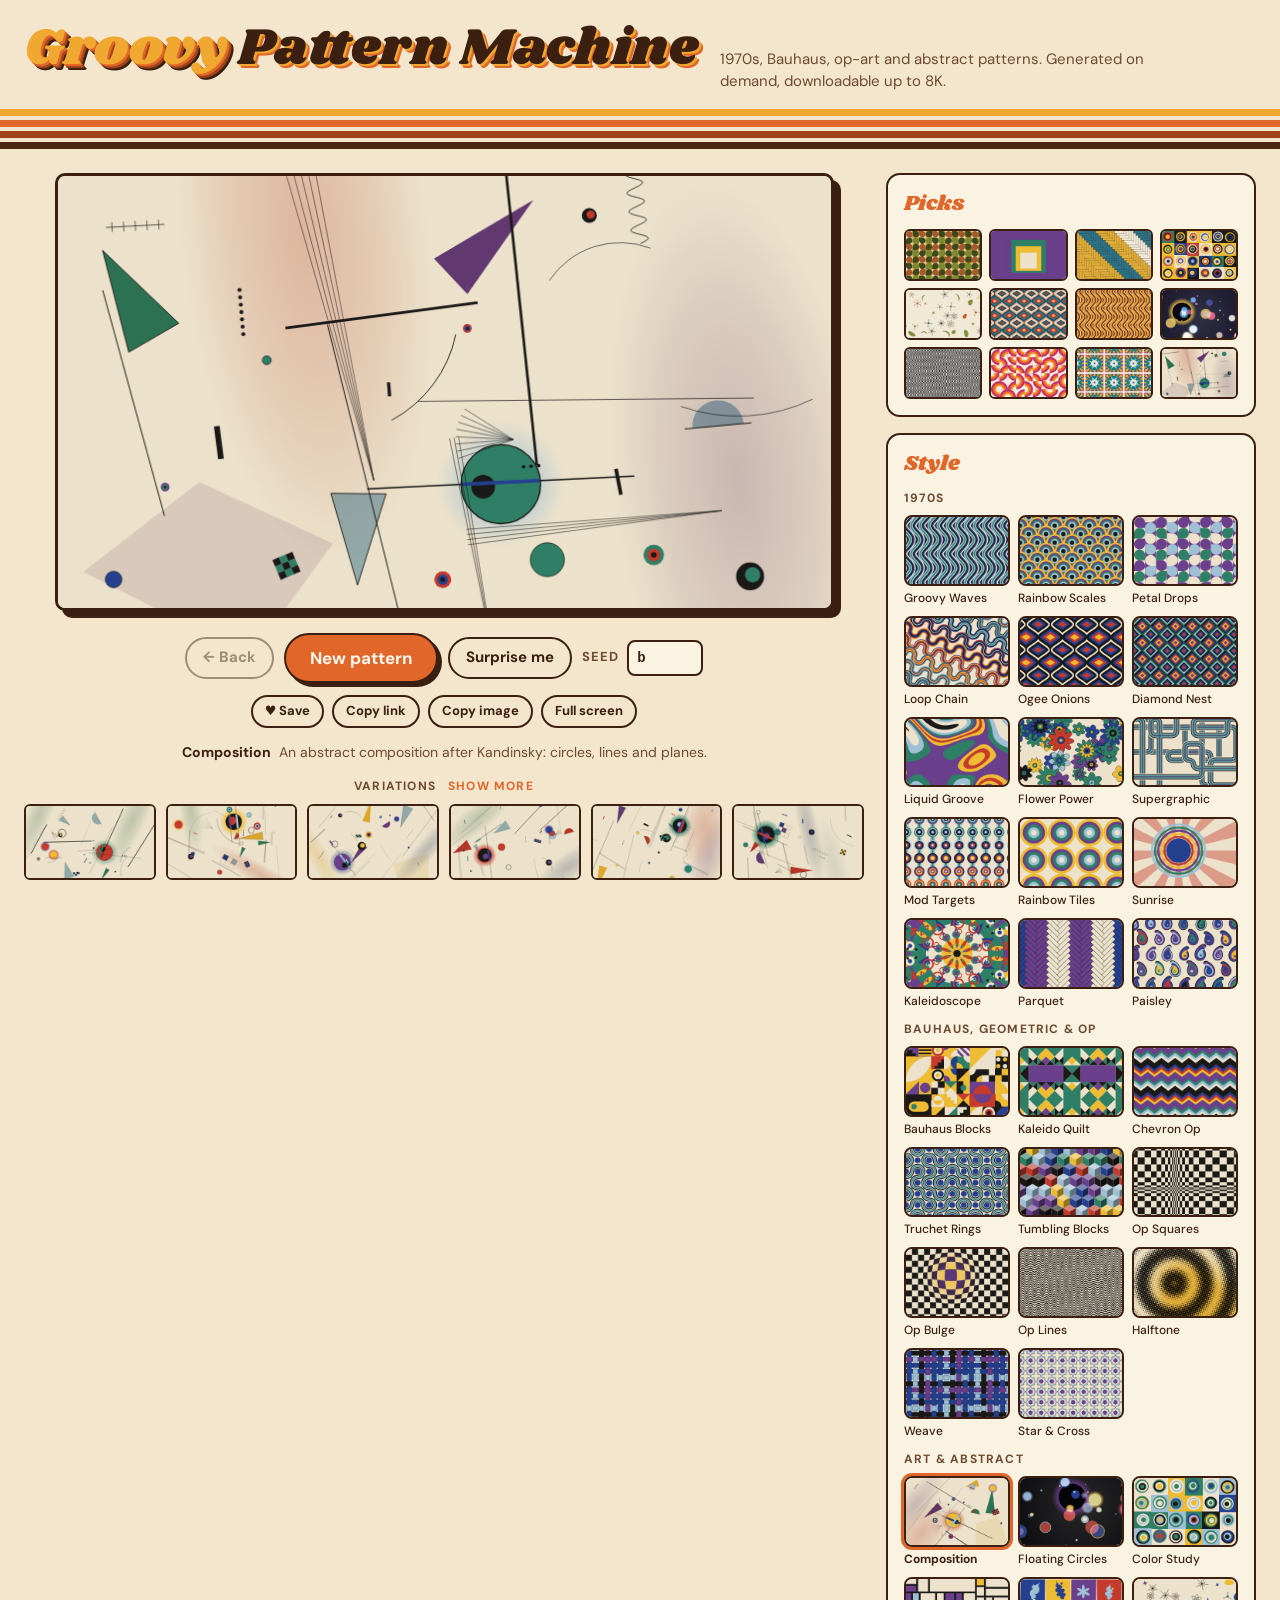
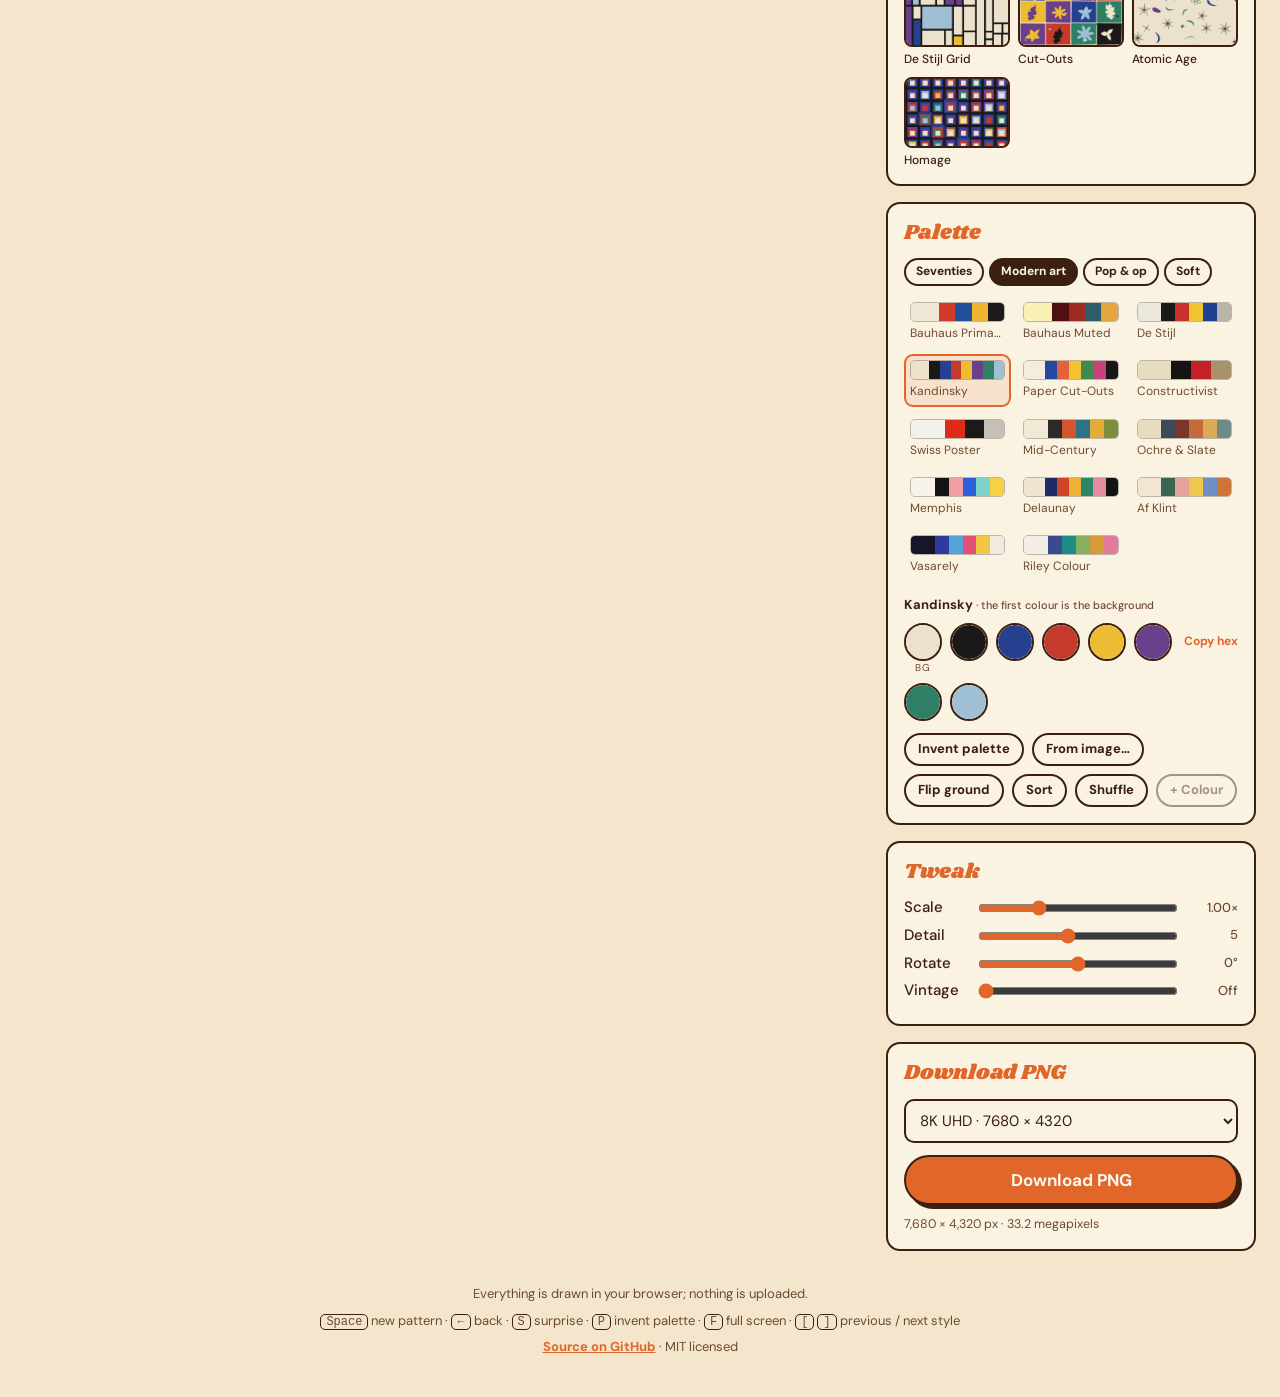
==== commit e9700a1a: "Surprise me invents palettes in the style's suited group Co-Authored-By: Claude Opus 5.5 <noreply@an" ====
--- a/site/index.html
+++ b/site/index.html
@@ -15,9 +15,9 @@
   <link rel="preconnect" href="https://fonts.googleapis.com">
   <link rel="preconnect" href="https://fonts.gstatic.com" crossorigin>
   <link rel="stylesheet" href="https://fonts.googleapis.com/css2?family=DM+Sans:opsz,wght@9..40,400;9..40,500;9..40,700&family=Shrikhand&display=swap">
-  <link rel="modulepreload" href="js/core.js?v=46">
-  <link rel="modulepreload" href="js/patterns.js?v=46">
-  <link rel="stylesheet" href="css/style.css?v=46">
+  <link rel="modulepreload" href="js/core.js?v=47">
+  <link rel="modulepreload" href="js/patterns.js?v=47">
+  <link rel="stylesheet" href="css/style.css?v=47">
 </head>
 <body>
   <header class="masthead">
@@ -126,6 +126,6 @@
   </div>
 
   <div class="toast" id="toast" role="status" aria-live="polite"></div>
-  <script type="module" src="js/app.js?v=46"></script>
+  <script type="module" src="js/app.js?v=47"></script>
 </body>
 </html>
